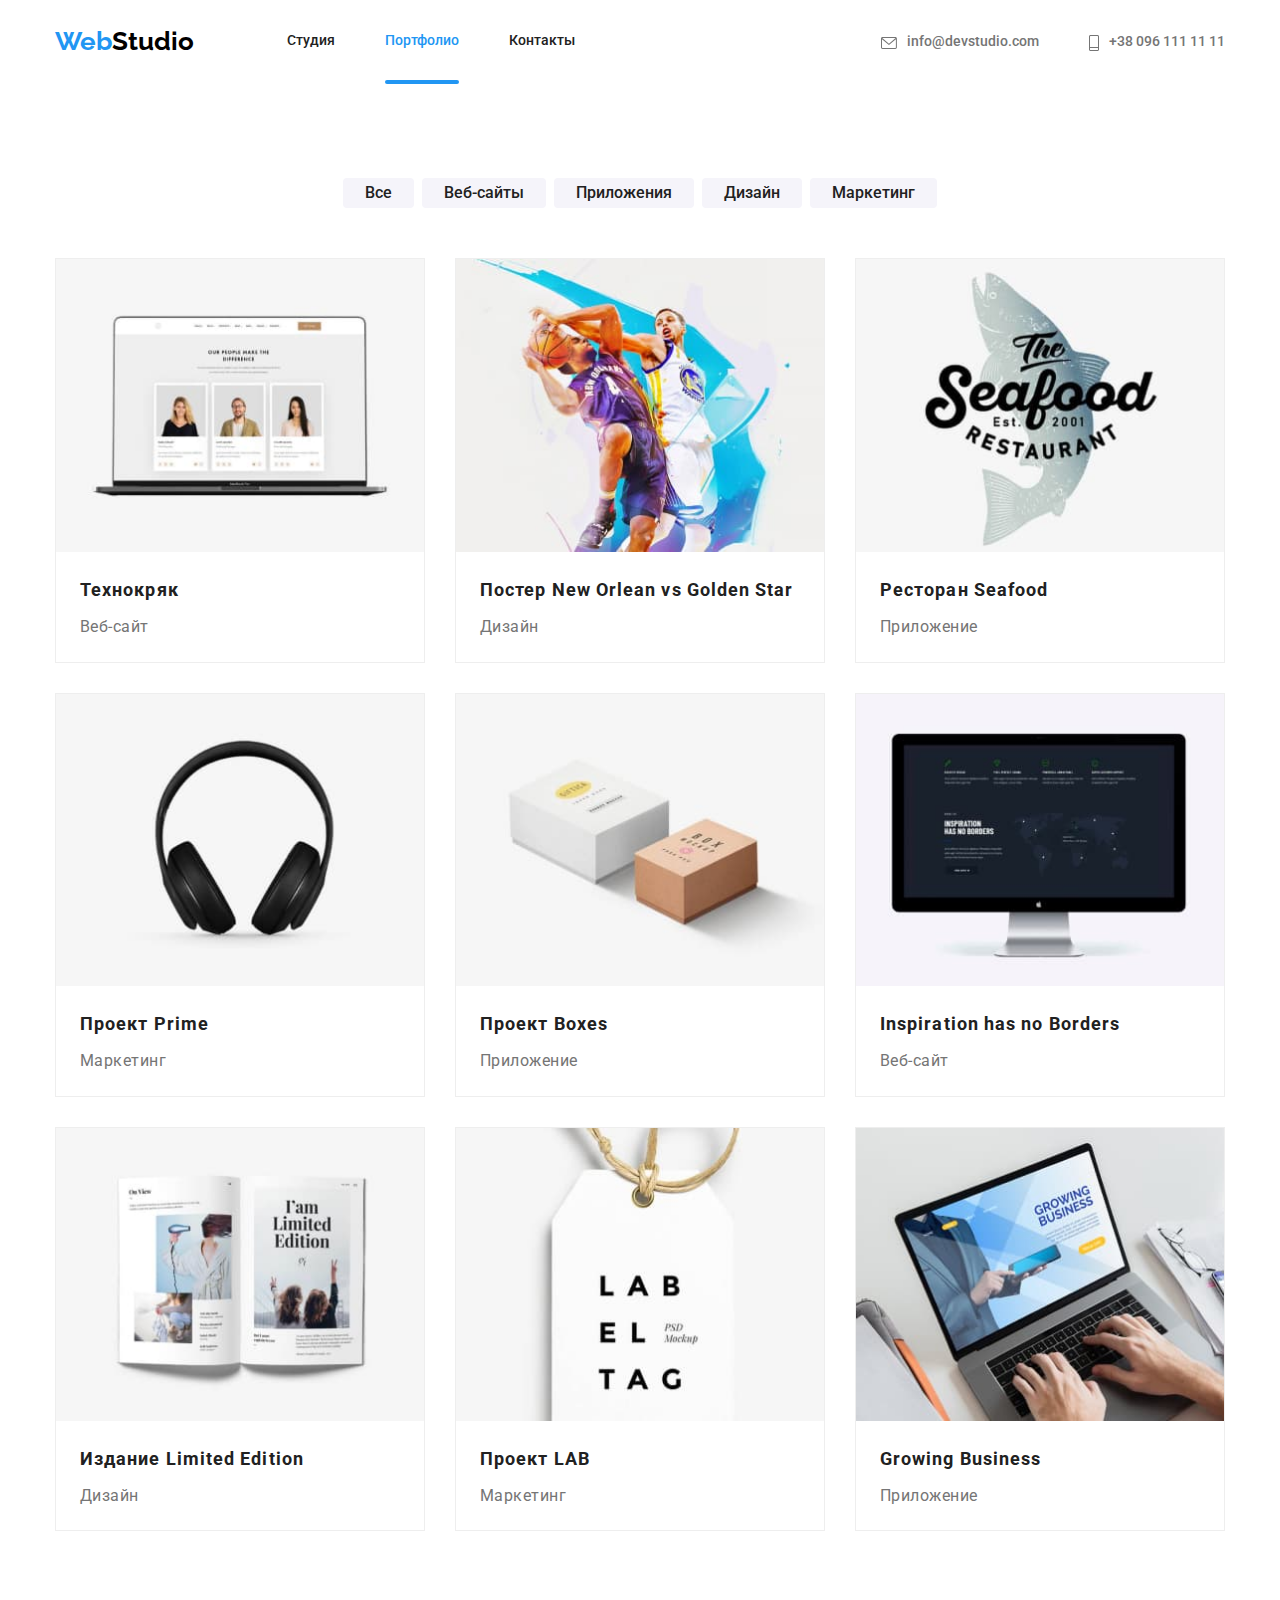
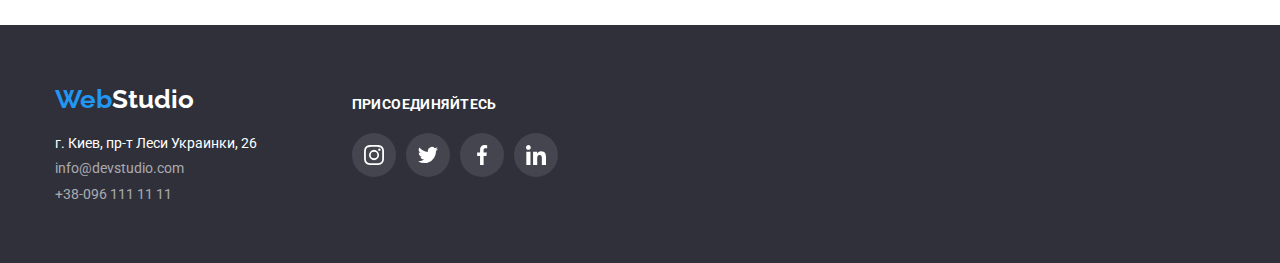
==== portfolio.html @ e7d3a7fd "my six commit" ====
<!DOCTYPE html>
<html lang="ru">
<head>
    <meta charset="UTF-8">
    <meta name="viewport" content="width=device-width, initial-scale=1.0">
    <link rel="stylesheet" href="./css/normolize.css">
    <link rel="stylesheet" href="./css/style.css">
    <link rel="preconnect" href="https://fonts.gstatic.com">
    <link href="https://fonts.googleapis.com/css2?family=Raleway:wght@700&family=Roboto:wght@400;500;700;900&display=swap" rel="stylesheet">
    <title>WebStudio</title>
</head>
<body>
    <header class="header">
        <div class="container">
            <nav class="header-nav">
            <a class="logo" href="./index.html"><span class="logo-blue">Web</span>Studio</a>
            <ul class="nav-list">
                <li><a class="nav-link" href="./index.html">Студия</a></li>
                <li class="isActive"><a class="nav-link" href="./portfolio.html">Портфолио</a></li>
                <li><a class="nav-link" href="">Контакты</a></li>
            </ul>
            </nav>
            <ul class="contacts-list">
                <li class="contacts-aktive"><a class="contacts" href="mailto:info@devstudio.com">
                    <svg class="link-icon-mail" width="16" height="12">
                        <use href="./images/icons.svg#icon-mail"></use>
                    </svg>info@devstudio.com</a></li>
                <li class="contacts-aktive"><a class="contacts" href="tel:+38 096 111 11 11">
                    <svg class="link-icon-tel" width="10" height="16">
                        <use href="./images/icons.svg#icon-smartphone"></use>
                    </svg>+38 096 111 11 11</a></li>
            </ul>
            
        </div>
    </header>
    <main class="main-portfolio">
        <div class="container">
            <h2 class="portfolio">Наши проекты</h2>
            <ul class="btn">
                <li><button class="button">Все</button></li>
                <li><button class="button">Веб-сайты</button></li>
                <li><button class="button">Приложения</button></li>
                <li><button class="button">Дизайн</button></li>
                <li><button class="button">Маркетинг</button></li>
            </ul>
            <ul class="working">
                 <li class="work-card">
                    <div class="work-thumb">
                        <img src="./images/technohryak.jpg" alt="Пример работы">
                        <p class="text">
                        Технокряк это современная площадка распространения
                        коронавируса. Компании используют эту платформу для
                        цифрового шпионажа и атак на защищённые сервера
                        конкурентов.
                        </p>
                    </div>
                    <div class="work-section">
                        <h3 class="work-title">Технокряк</h3>
                        <p class="work-description">Веб-сайт</p>
                    </div>
                </li>
                <li class="work-card">
                    <div class="work-thumb">
                        <img src="./images/poster.jpg" alt="Пример работы">
                        <p class="text">
                        Технокряк это современная площадка распространения
                        коронавируса. Компании используют эту платформу для
                        цифрового шпионажа и атак на защищённые сервера
                        конкурентов.
                        </p>
                    </div>
                    <div class="work-section">
                        <h3 class="work-title">Постер New Orlean vs Golden Star</h3>
                        <p class="work-description">Дизайн</p>
                    </div>
                </li>
                <li class="work-card">
                    <div class="work-thumb">
                        <img src="./images/restoran.jpg" alt="Пример работы">
                        <p class="text">
                        Технокряк это современная площадка распространения
                        коронавируса. Компании используют эту платформу для
                        цифрового шпионажа и атак на защищённые сервера
                        конкурентов.
                        </p>
                    </div>
                    <div class="work-section">
                        <h3 class="work-title">Ресторан Seafood</h3>
                        <p class="work-description">Приложение</p>
                    </div>
                </li>
                <li class="work-card">
                    <div class="work-thumb">
                        <img src="./images/prime.jpg" alt="Пример работы">
                        <p class="text">
                        Технокряк это современная площадка распространения
                        коронавируса. Компании используют эту платформу для
                        цифрового шпионажа и атак на защищённые сервера
                        конкурентов.
                        </p>
                    </div>
                    <div class="work-section">
                        <h3 class="work-title">Проект Prime</h3>
                        <p class="work-description">Маркетинг</p>
                    </div>
                </li>
                <li class="work-card">
                    <div class="work-thumb">
                        <img src="./images/boxes.jpg" alt="Пример работы">
                        <p class="text">
                        Технокряк это современная площадка распространения
                        коронавируса. Компании используют эту платформу для
                        цифрового шпионажа и атак на защищённые сервера
                        конкурентов.
                        </p>
                    </div>
                    <div class="work-section">
                        <h3 class="work-title">Проект Boxes</h3>
                        <p class="work-description">Приложение</p>
                    </div>
                </li>
                <li class="work-card">
                    <div class="work-thumb">
                        <img src="./images/web.jpg" alt="Пример работы">
                        <p class="text">
                        Технокряк это современная площадка распространения
                        коронавируса. Компании используют эту платформу для
                        цифрового шпионажа и атак на защищённые сервера
                        конкурентов.
                        </p>
                    </div>
                    <div class="work-section">
                        <h3 class="work-title">Inspiration has no Borders</h3>
                        <p class="work-description">Веб-сайт</p>
                    </div>
                </li>
                <li class="work-card">
                    <div class="work-thumb">
                        <img src="./images/limited.jpg" alt="Пример работы">
                        <p class="text">
                        Технокряк это современная площадка распространения
                        коронавируса. Компании используют эту платформу для
                        цифрового шпионажа и атак на защищённые сервера
                        конкурентов.
                        </p>
                    </div>
                    <div class="work-section">
                        <h3 class="work-title">Издание Limited Edition</h3>
                        <p class="work-description">Дизайн</p>
                    </div>
                </li>
                <li class="work-card">
                    <div class="work-thumb">
                        <img src="./images/lab.jpg" alt="Пример работы">
                        <p class="text">
                        Технокряк это современная площадка распространения
                        коронавируса. Компании используют эту платформу для
                        цифрового шпионажа и атак на защищённые сервера
                        конкурентов.
                        </p>
                    </div>
                    <div class="work-section">
                        <h3 class="work-title">Проект LAB</h3>
                        <p class="work-description">Маркетинг</p>
                    </div>
                </li>
                <li class="work-card">
                    <div class="work-thumb">
                        <img src="./images/growing.jpg" alt="Пример работы">
                        <p class="text">
                        Технокряк это современная площадка распространения
                        коронавируса. Компании используют эту платформу для
                        цифрового шпионажа и атак на защищённые сервера
                        конкурентов.
                        </p>
                    </div>
                    <div class="work-section">
                        <h3 class="work-title">Growing Business</h3>
                        <p class="work-description">Приложение</p>
                    </div>
                </li>
            </ul>
        </div>
    </main>

    <footer>
        <div class="container">
            <div class="footer-left">
                <a class="logo-footer" href="./index.html"><span class="logo-blue">Web</span>Studio</a>
                <address>
                <p class="adress">г. Киев, пр-т Леси Украинки, 26</p>
                <a class="footer-contacts" href="mailto:info@devstudio.com">info@devstudio.com</a>
                <a class="footer-contacts" href="tel:+38 096 111 11 11">+38-096 111 11 11</a>
                </address>
            </div>
            <div class="social-icons-footer">
                <h3 class="social-footer-item">присоединяйтесь</h3>
                <ul class="socials">
                    <li class="social-list">
                      <a href="#" class="social-link" aria-label="на instagram">
                        <svg class="icon-social">
                          <use href="./images/icons.svg#icon-inst"></use>
                        </svg>
                      </a>
                    </li>
                    <li class="social-list">
                      <a href="#" class="social-link" aria-label="на twitter">
                        <svg class="icon-social">
                          <use href="./images/icons.svg#icon-tvit"></use>
                        </svg>
                      </a>
                    </li>
                    <li class="social-list">
                      <a href="#" class="social-link" aria-label="на facebook">
                        <svg class="icon-social">
                          <use href="./images/icons.svg#icon-face"></use>
                        </svg>
                      </a>
                    </li>
                    <li class="social-list">
                      <a href="#" class="social-link" aria-label="на linkedin">
                        <svg class="icon-social">
                          <use href="./images/icons.svg#icon-linkd"></use>
                        </svg>
                      </a>
                    </li>
                    </ul>
            </div>
        </div>
    </footer>
</body>
</html>
---- css/normolize.css ----
/*! modern-normalize v1.0.0 | MIT License | https://github.com/sindresorhus/modern-normalize */

/*
Document
========
*/

/**
Use a better box model (opinionated).
*/

*,
*::before,
*::after {
	box-sizing: border-box;
}

/**
Use a more readable tab size (opinionated).
*/

:root {
	-moz-tab-size: 4;
	tab-size: 4;
}

/**
1. Correct the line height in all browsers.
2. Prevent adjustments of font size after orientation changes in iOS.
*/

html {
	line-height: 1.15; /* 1 */
	-webkit-text-size-adjust: 100%; /* 2 */
}

/*
Sections
========
*/

/**
Remove the margin in all browsers.
*/

body {
	margin: 0;
}

/**
Improve consistency of default fonts in all browsers. (https://github.com/sindresorhus/modern-normalize/issues/3)
*/

body {
	font-family:
		system-ui,
		-apple-system, /* Firefox supports this but not yet `system-ui` */
		'Segoe UI',
		Roboto,
		Helvetica,
		Arial,
		sans-serif,
		'Apple Color Emoji',
		'Segoe UI Emoji';
}

/*
Grouping content
================
*/

/**
1. Add the correct height in Firefox.
2. Correct the inheritance of border color in Firefox. (https://bugzilla.mozilla.org/show_bug.cgi?id=190655)
*/

hr {
	height: 0; /* 1 */
	color: inherit; /* 2 */
}

/*
Text-level semantics
====================
*/

/**
Add the correct text decoration in Chrome, Edge, and Safari.
*/

abbr[title] {
	text-decoration: underline dotted;
}

/**
Add the correct font weight in Edge and Safari.
*/

b,
strong {
	font-weight: bolder;
}

/**
1. Improve consistency of default fonts in all browsers. (https://github.com/sindresorhus/modern-normalize/issues/3)
2. Correct the odd 'em' font sizing in all browsers.
*/

code,
kbd,
samp,
pre {
	font-family:
		ui-monospace,
		SFMono-Regular,
		Consolas,
		'Liberation Mono',
		Menlo,
		monospace; /* 1 */
	font-size: 1em; /* 2 */
}

/**
Add the correct font size in all browsers.
*/

small {
	font-size: 80%;
}

/**
Prevent 'sub' and 'sup' elements from affecting the line height in all browsers.
*/

sub,
sup {
	font-size: 75%;
	line-height: 0;
	position: relative;
	vertical-align: baseline;
}

sub {
	bottom: -0.25em;
}

sup {
	top: -0.5em;
}

/*
Tabular data
============
*/

/**
1. Remove text indentation from table contents in Chrome and Safari. (https://bugs.chromium.org/p/chromium/issues/detail?id=999088, https://bugs.webkit.org/show_bug.cgi?id=201297)
2. Correct table border color inheritance in all Chrome and Safari. (https://bugs.chromium.org/p/chromium/issues/detail?id=935729, https://bugs.webkit.org/show_bug.cgi?id=195016)
*/

table {
	text-indent: 0; /* 1 */
	border-color: inherit; /* 2 */
}

/*
Forms
=====
*/

/**
1. Change the font styles in all browsers.
2. Remove the margin in Firefox and Safari.
*/

button,
input,
optgroup,
select,
textarea {
	font-family: inherit; /* 1 */
	font-size: 100%; /* 1 */
	line-height: 1.15; /* 1 */
	margin: 0; /* 2 */
}

/**
Remove the inheritance of text transform in Edge and Firefox.
1. Remove the inheritance of text transform in Firefox.
*/

button,
select { /* 1 */
	text-transform: none;
}

/**
Correct the inability to style clickable types in iOS and Safari.
*/

button,
[type='button'],
[type='reset'],
[type='submit'] {
	-webkit-appearance: button;
}

/**
Remove the inner border and padding in Firefox.
*/

::-moz-focus-inner {
	border-style: none;
	padding: 0;
}

/**
Restore the focus styles unset by the previous rule.
*/

:-moz-focusring {
	outline: 1px dotted ButtonText;
}

/**
Remove the additional ':invalid' styles in Firefox.
See: https://github.com/mozilla/gecko-dev/blob/2f9eacd9d3d995c937b4251a5557d95d494c9be1/layout/style/res/forms.css#L728-L737
*/

:-moz-ui-invalid {
	box-shadow: none;
}

/**
Remove the padding so developers are not caught out when they zero out 'fieldset' elements in all browsers.
*/

legend {
	padding: 0;
}

/**
Add the correct vertical alignment in Chrome and Firefox.
*/

progress {
	vertical-align: baseline;
}

/**
Correct the cursor style of increment and decrement buttons in Safari.
*/

::-webkit-inner-spin-button,
::-webkit-outer-spin-button {
	height: auto;
}

/**
1. Correct the odd appearance in Chrome and Safari.
2. Correct the outline style in Safari.
*/

[type='search'] {
	-webkit-appearance: textfield; /* 1 */
	outline-offset: -2px; /* 2 */
}

/**
Remove the inner padding in Chrome and Safari on macOS.
*/

::-webkit-search-decoration {
	-webkit-appearance: none;
}

/**
1. Correct the inability to style clickable types in iOS and Safari.
2. Change font properties to 'inherit' in Safari.
*/

::-webkit-file-upload-button {
	-webkit-appearance: button; /* 1 */
	font: inherit; /* 2 */
}

/*
Interactive
===========
*/

/*
Add the correct display in Chrome and Safari.
*/

summary {
	display: list-item;
}
---- css/style.css ----
:root {
    --white-text: #FFFFFF;
    --blue-text: #2196F3;
    --grey-text: #757575;
    --graphite-text: #212121;
    --black-text: #000000;
    --grey-text-op60: rgba(255, 255, 255, 0.6);
    --back-gray: #2F303A;
    --back-white: #E5E5E5;
    --back-gray-light: #F5F4FA;
}

*{
    margin: 0;
    padding: 0;
    box-sizing: border-box;
}

ul {
    list-style: none;
    margin: 0;
    padding: 0;
}

img {
    max-width: 100%;
    display: block;
}
a {
    text-decoration: none;
  }

li {
    text-decoration: none;
    margin: 0;
  }

body {
    font-family: 'Roboto', sans-serif;
}

.container {
    width: 1200px;
    padding: 0 15px;
    margin: 0 auto;
    
}

/*HEDER*/
.header .container {
    display: flex;
    align-items: center;
}
.header-nav,
.nav-list,
.contacts-list {
    display: flex;
}

.header-nav {
    align-items: center;
}

.nav-list {
    margin-left: 93px;   
}

.nav-list a,
.contacts-list a{
    display: block;
    padding: 32px 0;
}

.nav-list li:not(:last-child) {
    margin-right: 50px;
}

.logo {
    font-family: Raleway;
    font-style: normal;
    font-weight: bold;
    color: var(--black-text);
    font-size: 26px;

}

.logo-blue {
    font-family: Raleway;
    font-style: normal;
    font-weight: bold;
    color: var(--blue-text);
    font-size: 26px;
}

/* .nav-link:active {
    font-style: normal;
    font-weight: 500;
    font-size: 14px;
    color: var(--blue-text);
} */

.isActive .nav-link {
    color: var(--blue-text);
    transition: 250ms cubic-bezier(0.4, 0, 0.2, 1);
}

.isActive::after {
    display: block;
    content: "";
    height: 4px;
    background: #2196F3;
    border-radius: 2px;
    transition: 250ms cubic-bezier(0.4, 0, 0.2, 1);
}

.nav-link {
    font-style: normal;
    font-weight: 500;
    font-size: 14px;
    color: var(--graphite-text);
    padding: 32px 0;
    transition: 250ms cubic-bezier(0.4, 0, 0.2, 1);
}

.nav-link:focus,
.nav-link:hover {
    font-style: normal;
    font-weight: 500;
    font-size: 14px;
    color: var(--blue-text);
    transition: 250ms cubic-bezier(0.4, 0, 0.2, 1);
}

.contacts {
    font-style: normal;
    font-weight: 500;
    font-size: 14px;
    color: var(--grey-text);
    transition: 250ms cubic-bezier(0.4, 0, 0.2, 1);
}


.contacts-list {
    display: flex;
    margin-left: auto;
    margin-right: 0;
    transition: 250ms cubic-bezier(0.4, 0, 0.2, 1);
}

.contacts-list li:last-child {
    margin-left: 50px;
}

.contacts-list .contacts .link-icon-mail, .link-icon-tel {
    fill: currentColor;
    vertical-align: middle;
    margin-right: 10px;
}

.contacts:focus,
.contacts:hover {
    font-style: normal;
    font-weight: 500;
    font-size: 14px;
    color: var(--blue-text);
    transition: 250ms cubic-bezier(0.4, 0, 0.2, 1);
}


/* HERO*/

h1 {
    text-transform: uppercase;
    font-style: normal;
    font-weight: 900;
    font-size: 44px;
    color: var(--white-text);
    text-align: center;
    letter-spacing: 0.06em;
    margin-bottom: 30px;
    
}

.order {
    font-style: normal;
    font-weight: bold;
    font-size: 16px;
    color: var(--white-text);
    /* text-align: center; */
    background: #2196F3;
    border-radius: 4px;
    padding: 10px 32px;
    /* justify-content: center; */
    /* display: inline-block; */
    /* align-items: center; */
    border-width: 0;
    transition: 250ms cubic-bezier(0.4, 0, 0.2, 1);
}

.order:focus,
.order:hover {
    box-shadow: 0px 4px 4px rgba(0, 0, 0, 0.15);
    border-radius: 4px;
    transition: 250ms cubic-bezier(0.4, 0, 0.2, 1);
    outline: none;
    border: none;
}


button:active, button:focus {
    /* outline: none !important; */
}

.hero {
    background-image: linear-gradient(to right, rgba(47,48,58,0.4), rgba(47,48,58,0.4)),url(../images/hat.jpg);
    background-repeat: no-repeat;
    background-size: cover;
    background-position: center;
    max-width: 1600px;
    margin-right: auto;
    margin-left: auto;
    text-align: center;
    padding-top: 200px;
    padding-bottom: 200px;

}


/*ADVANTAGES*/

.advantage-box {
    display: flex;
    justify-content: center;
    align-items: center;
    width: 100%;
    background-color: #f5f4fa;
    border-radius: 4px;
    /* margin-bottom: 30px; */
}

.advantage-container {
    padding-top: 30px;
}

.advantages {
    padding-top: 94px;
    padding-bottom: 94px;
}

.advantages-list {
    display: flex;
}

.advantages-list li:not(:last-child) {
    margin-right: 30px;
}
.advantages-title {
    text-transform: uppercase;
    font-style: normal;
    font-weight: bold;
    font-size: 14px;
    line-height: 1.19;
    letter-spacing: 0.03em;
    color: var(--graphite-text);
    margin-bottom: 10px;
}

.description {
    font-family: Roboto;
    font-style: normal;
    font-weight: normal;
    font-size: 14px;
    line-height: 1.71;
    color: var(--grey-text);
    letter-spacing: 0.03em;
}

/*MAKE*/

.make {
    padding-bottom: 94px;
}

.make-title {
    font-family: Roboto;
    font-style: normal;
    font-weight: bold;
    font-size: 36px;
    text-align: center;
    line-height: 1.17;
    letter-spacing: 0.03em;
    color: #212121;
    margin-bottom: 50px;
}

.make-list {
    display: flex;
}

.make-list li:not(:last-child) {
    margin-right: 30px;
}

.make-thumb {
    position: relative;
}
.make-tumb-title {
    position: absolute;
    width: 100%;
    left: 0;
    bottom: 0;
    background: rgba(47, 48, 58, 0.8);
    padding: 27px 82px;
}

.make-tumb-title h3 {
font-family: Roboto;
font-style: normal;
font-weight: bold;
font-size: 14px;
line-height: 1.14;
text-align: center;
letter-spacing: 0.03em;
text-transform: uppercase;
color: #FFFFFF;
}

/*TEAM*/

.team-container {
    background: #F5F4FA;
    padding-top: 94px;
    padding-bottom: 94px;
    
}

.team-title {
    font-style: normal;
    font-weight: bold;
    font-size: 36px;
    color: var(--graphite-text);
    margin-bottom: 50px;
    text-align: center;
}

.team-box {
    background: #FFFFFF;
    box-shadow: 0px 1px 3px rgba(0, 0, 0, 0.12), 0px 1px 1px rgba(0, 0, 0, 0.14), 0px 2px 1px rgba(0, 0, 0, 0.2);
    border-radius: 0px 0px 4px 4px;
   
}

.team {
    display: flex;
    
}

.team .teamboxing:not(:last-child) {
    margin-right: 30px;
}

.teamboxing {
    margin-bottom: 30px;
}

.socials {
    display: flex;
    align-items: center;
    justify-content: center;  
}

.social-list {
    margin-right: 10px;
    
}

.social-list:last-child {
    margin-right:  0px;
}

.social-link {
    width: 44px;
    height: 44px;
    display: block;
    background: #FFFFFF;
    border-radius: 50%;
    transition: 250ms cubic-bezier(0.4, 0, 0.2, 1); 
    
    
}

.social-link:focus .icon-social,
.social-link:hover .icon-social {
    background: #2196F3;
    
    fill: #FFFFFF;
    
}

.icon-social {
    width: 100%;
    height: 100%;
    fill: #afb1b8;
    border-radius: 50%;
    transition: 250ms cubic-bezier(0.4, 0, 0.2, 1); 
}

.social-icons-footer .social-link{
    background: rgba(255, 255, 255, 0.1);
}

.social-icons-footer .icon-social {
    fill: #fff;
}

.container-team-title {
    padding-top: 30px;
    padding-bottom: 30px;
}

.name {
    font-style: normal;
    font-weight: 500;
    font-size: 16px;
    color: var(--graphite-text);
    text-align: center;
    line-height: 1.19;
    letter-spacing: 0.03em;
    /* padding-top: 30px;
    padding-bottom: 10px; */
    margin-bottom: 10px;
}

.specialty {
    font-style: normal;
    font-weight: normal;
    font-size: 16px;
    color: var(--grey-text);
    text-align: center;
    line-height: 1.19;
    letter-spacing: 0.03em;
    margin-bottom: 16px;
}

/*CLIENTS*/

.clients {
    padding: 94px 0;
}

.client-title {
    margin-bottom: 50px;
    font-family: Roboto;
    font-style: normal;
    font-weight: bold;
    font-size: 36px;
    text-align: center;
    line-height: 1.17;
    letter-spacing: 0.03em;
    color: #212121;
}

.client-link {
    display: flex;
    justify-content: center;
    align-items: center;
    width: 100%;
    height: 90px;
    border: 1px solid #afb1b8;
    border-radius: 4px;
    color: #afb1b8;
    transition: 250ms cubic-bezier(0.4, 0, 0.2, 1);   
}

.client-link:hover,
.client-link:focus {
    border-color: #2196f3;
    color: #2196F3;
    transition: 250ms cubic-bezier(0.4, 0, 0.2, 1);
}

.icon-customer {
    fill: currentColor;
}

.client-list {
    display: flex;
    flex-wrap: wrap;
}

.client-list .item {
    width: calc((100% - 30px * 5) / 6);
  }
  .client-list .item:not(:last-child) {
    margin-right: 30px;
  }

/*MAIN*/
.portfolio {
    display: none;
}

.container .btn {
    display: flex;
    width: 100%;
}

.btn {
    display: flex;
    margin-bottom: 50px;
    justify-content: center;    
}

.btn li:not(:last-child) {
    margin-right: 8px;   
}

/* .button {
    font-family: inherit;
    font-style: normal;
    font-weight: 500;
    font-size: 16px;
    color: #212121;
    background: #F5F4FA;
    border-radius: 4px;
    padding: 6px 22px;   
} */

.button:focus,
.button:hover {
    font-family: inherit;
    font-style: normal;
    font-weight: 500;
    font-size: 16px;
    color: #FFFFFF;
    background: #2196F3;
    border-radius: 4px;
    box-shadow: 0px 3px 1px rgba(0, 0, 0, 0.1), 0px 1px 2px rgba(0, 0, 0, 0.08), 0px 2px 2px rgba(0, 0, 0, 0.12);
    border-radius: 4px;
    transition: 250ms cubic-bezier(0.4, 0, 0.2, 1);
}

.button:active {
    font-family: inherit;
    font-style: normal;
    font-weight: 500;
    font-size: 16px;
    color: #FFFFFF;
    background: #2196F3;
    box-shadow: 0px 3px 1px rgba(0, 0, 0, 0.1), 0px 1px 2px rgba(0, 0, 0, 0.08), 0px 2px 2px rgba(0, 0, 0, 0.12);
    border-radius: 4px;
}
.button {
    font-family: inherit;
    font-style: normal;
    font-weight: 500;
    font-size: 16px;
    color: #212121;
    background: #F5F4FA;
    border-radius: 4px;
    padding: 6px 22px;
    outline: none;
    border: none;
    transition: 250ms cubic-bezier(0.4, 0, 0.2, 1);
  
}

.button,.button:active,.button:focus {
    outline: none;
    border: none;
}

.button:focus {
    color: #FFFFFF;
}

.button:focus {
    background: #2196F3;
}

/*WORKING*/

.main-portfolio {
    padding: 94px 0;
}
.work-title {
    font-style: normal;
    font-weight: bold;
    font-size: 18px;
    color: #212121;
    line-height: 2;
    letter-spacing: 0.06em;
    /* margin-top: 20px; */
    margin-bottom: 4px;
    text-align: left;
    /* padding-left: 24px; */
    max-width: 370px;   
}

.work-description {
    font-style: normal;
    font-weight: normal;
    font-size: 16px;
    color: #757575;
    line-height: 1.87;
    letter-spacing: 0.03em;
    text-align: left;
    /* padding-left: 24px; */
    /* padding-bottom: 20px; */
    max-width: 370px;   
} 

.work-section {
    padding: 20px 24px;
}
.container .working {
    display: flex;
    flex-wrap: wrap;
}

.work-card {
    background: #FFFFFF;
    border: 1px solid #EEEEEE;
    box-sizing: border-box;
    max-width: 370px; 
    transition: 250ms cubic-bezier(0.4, 0, 0.2, 1);  
}

.work-card:focus, 
.work-card:hover {
    box-shadow: 0px 1px 1px rgba(0, 0, 0, 0.12), 0px 4px 4px rgba(0, 0, 0, 0.06), 1px 4px 6px rgba(0, 0, 0, 0.16);
    transition: 250ms cubic-bezier(0.4, 0, 0.2, 1);
}

.working {
    margin-left: -30px;
    margin-top: -30px;
}

.working .work-card {
    flex-basis: calc(100%/3-30px);
    margin-left: 30px;
    margin-top: 30px;
}

.work-thumb {
    position: relative;
    overflow: hidden;
    transition: 250ms cubic-bezier(0.4, 0, 0.2, 1); 
    
}

.work-thumb::before {
    content: "";
    position: absolute;
    left: 0;
    top: 0;
    width: 100%;
    height: 100%;
    background: rgba(33, 150, 243, 0.9);
    opacity: 0;
    transform: translateY(100%);
    transition: 250ms cubic-bezier(0.4, 0, 0.2, 1); 
}


.text {
    position: absolute;
    left: 0;
    top: 0;
    width: 100%;
    height: 100%;
    margin: 0;
    padding: 63px 24px;
    color: #ffffff;
    font-weight: 400;
    font-size: 18px;
    line-height: 1.56;
    opacity: 0;
    transform: translateY(100%);
    
      
}

.work-card:focus .work-thumb::before,
.work-card:hover .work-thumb::before {
    opacity: 1;
    transition: 250ms cubic-bezier(0.4, 0, 0.2, 1);
    transform: translateY(0);
}

.work-card:focus .text,
.work-card:hover .text {
    opacity: 1;
    transition: 250ms cubic-bezier(0.4, 0, 0.2, 1);
    transform: translateY(0);
}




  

/* .working li:nth-child(3n + 2) {
    margin-left: 30px;   
}

.working li:nth-child(3n + 2) {
    margin-right: 30px; 
}

.working li:nth-child(4) {
    margin-top: 30px;
    margin-bottom: 30px;
}

.working li:nth-child(5) {
    margin-top: 30px;
    margin-bottom: 30px;
}

.working li:nth-child(6) {
    margin-top: 30px;
    margin-bottom: 30px;
} */

/*FOOTER*/

footer {
    padding: 60px 0;
    display: flex;
    
    background: var(--back-gray);
}

.footer-left {
    width: 25%;
    display: inline-block;
    
}

.logo-footer {
    display: block;
    font-family: Raleway;
    font-style: normal;
    font-weight: bold;
    font-size: 26px;
    color: var(--white-text);
    margin-bottom: 20px;
   
    
}
.adress {
    font-style: normal;
    font-weight: normal;
    font-size: 14px;
    color: var(--white-text);
    
}

.footer-contacts {
    font-style: normal;
    font-weight: normal;
    font-size: 14px;
    color: var(--grey-text-op60);
    display: flex;
    flex-direction: column;
    padding-top: 9px;
}

.social-icons-footer {
    vertical-align: top;
    display: inline-block;
    padding-top: 12px;
    
}

.social-footer-item {
    
    font-family: Roboto;
    font-style: normal;
    font-weight: bold;
    font-size: 14px;
    line-height: 1.14;
    letter-spacing: 0.03em;
    text-transform: uppercase;
    color: #FFFFFF;
    margin-bottom: 20px;
}

/*MODAL*/

.modal-sign {
    position: fixed;
    top: 0;
    left: 0;
    width: 100%;
    height: 100%;
    background: rgba(0, 0, 0, 0.2);
    transition: 250ms cubic-bezier(0.4, 0, 0.2, 1); 
    
}

.modal-sign.is-hidden {
    opacity: 0;
    /* visibility: hidden; */
    pointer-events: none;
    
}

.modal-sign.is-hidden .modal {
    transform: translate(-300%, -50%);
    transition: 250ms cubic-bezier(0.4, 0, 0.2, 1); 
}


.modal {
    position: absolute;
    top: 50%;
    left: 50%;
    transform: translate(-50%, -50%);
    max-width: 528px;
    width: 100%;
    background-color: #FFFFFF;
    padding: 40px;
    max-height: 100vh;
    overflow-y: auto;
    box-shadow: 0px 1px 3px rgba(0, 0, 0, 0.12), 0px 1px 1px rgba(0, 0, 0, 0.14), 0px 2px 1px rgba(0, 0, 0, 0.2);
    border-radius: 4px;
    transition: 250ms cubic-bezier(0.4, 0, 0.2, 1);  
}

.modal-btn {
    position: absolute;
    top: 8px;
    right: 8px;
    display: flex;
    align-items: center;
    justify-content: center;
    width: 30px;
    height: 30px;
    margin-left: auto;
    background: #FFFFFF;
    border: 1px solid rgba(0, 0, 0, 0.1);
    box-sizing: border-box;
    border-radius: 100%;
}

.icon-close {
    fill: black;
    margin: 0;
    padding: 0;
    width: 30px;
    height: 30px;
}
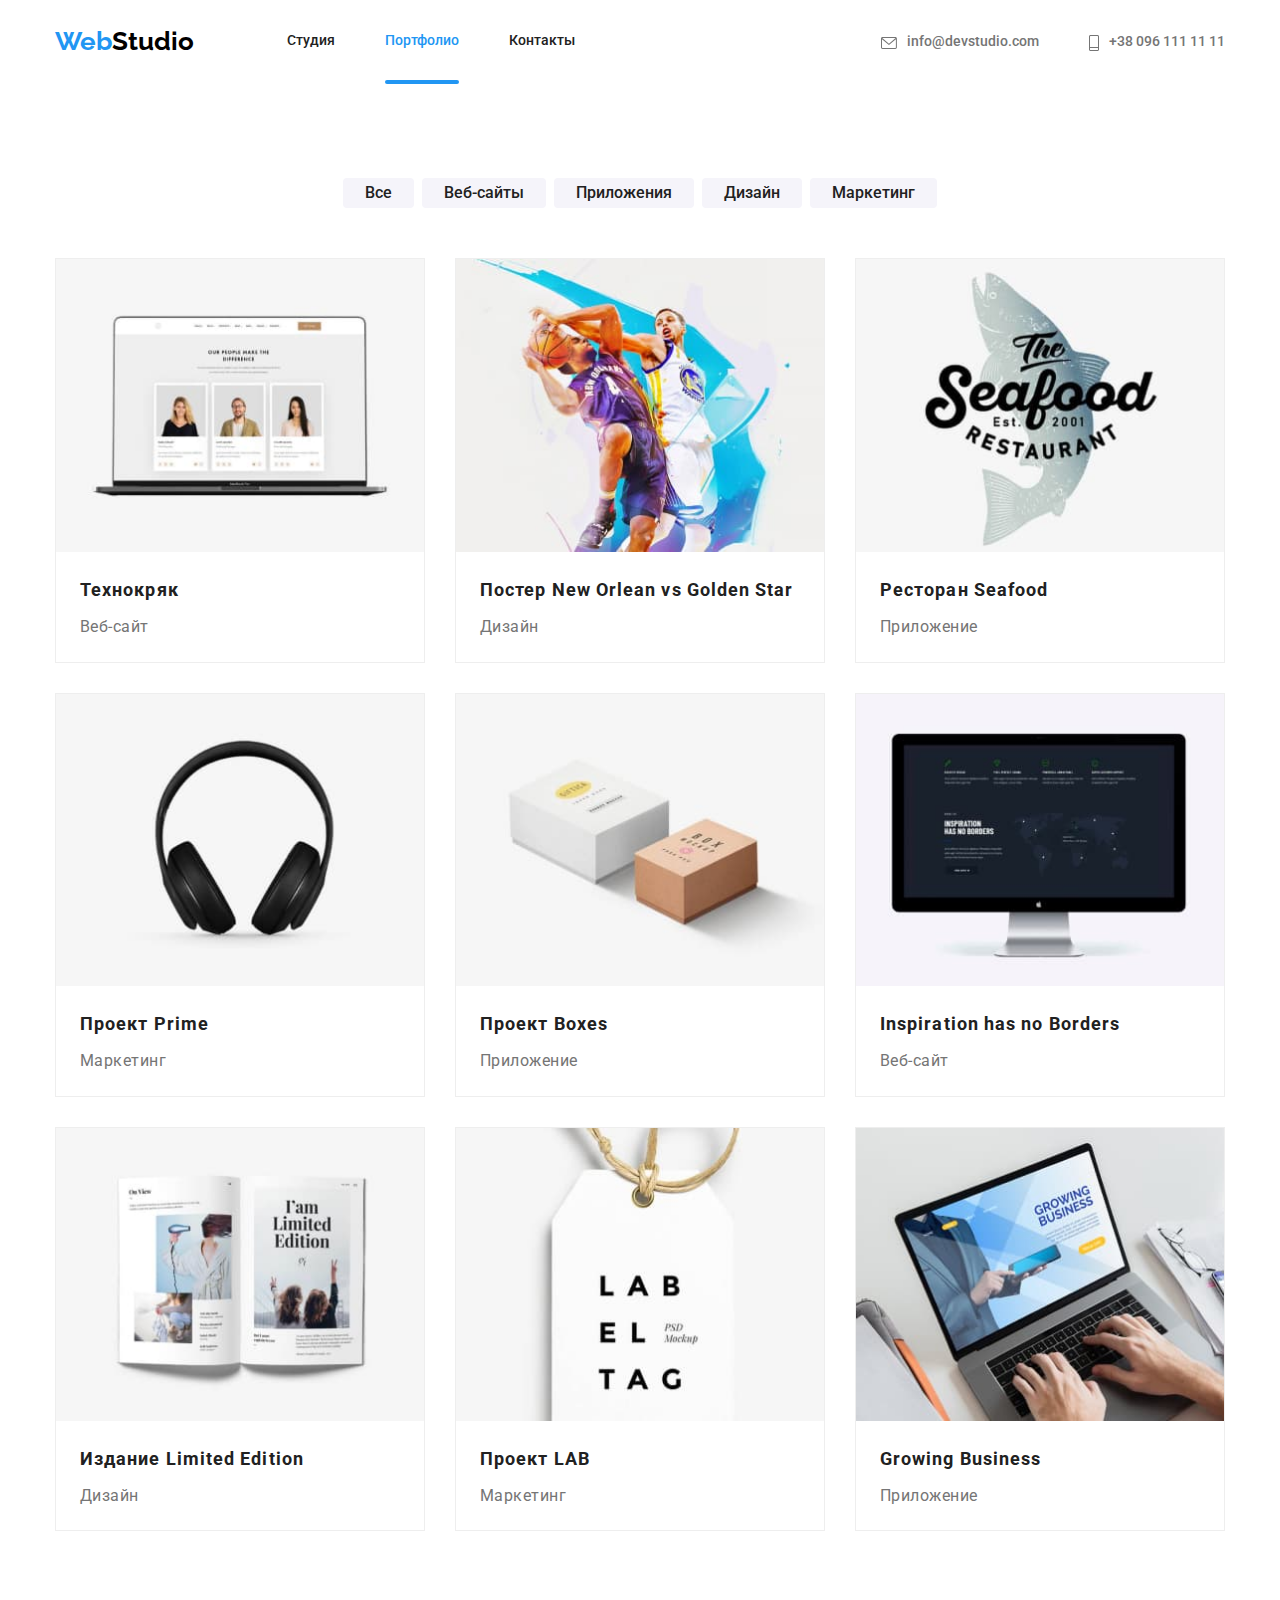
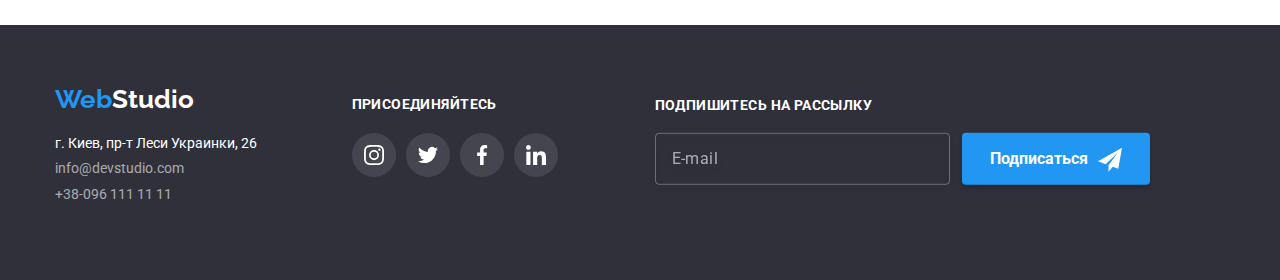
==== commit 8d0dcaec: "my four commit" ====
--- a/portfolio.html
+++ b/portfolio.html
@@ -226,6 +226,26 @@
                     </li>
                     </ul>
             </div>
+
+            <div class="join">
+                <h3 class="join-item">Подпишитесь на рассылку</h3> 
+                <form class="join-form" autocomplete="off">
+                  <div class="join-group">
+                    <label for="join-email" class="label"></label>
+                    <div class="input-wrapper">
+                      <input class="join-input" type="email" name="email" id="join-email" placeholder="E-mail"/>
+                    </div>
+                  </div>
+                  
+                  <button class="join-button" type="submit"><span class="join-button-title">Подписаться</span>
+                    <svg width="24" height="24" class="join-icon">
+                      <use href="images/icons.svg#icon-icon-send"></use>
+                    </svg>
+                  </button>
+                  
+                </form>
+              </div>
+              
         </div>
     </footer>
 </body>
--- a/css/style.css
+++ b/css/style.css
@@ -47,7 +47,18 @@
 }
 
 /*HEDER*/
+
+.header {
+    position: sticky;
+    top: -1px;
+    background: #ffffff;
+    border-bottom: 1px;
+    border-color: var(--blue-text);
+    z-index: 1;
+}
+
 .header .container {
+    
     display: flex;
     align-items: center;
 }
@@ -704,21 +715,17 @@
 /* .working li:nth-child(3n + 2) {
     margin-left: 30px;   
 }
-
 .working li:nth-child(3n + 2) {
     margin-right: 30px; 
 }
-
 .working li:nth-child(4) {
     margin-top: 30px;
     margin-bottom: 30px;
 }
-
 .working li:nth-child(5) {
     margin-top: 30px;
     margin-bottom: 30px;
 }
-
 .working li:nth-child(6) {
     margin-top: 30px;
     margin-bottom: 30px;
@@ -798,6 +805,7 @@
     height: 100%;
     background: rgba(0, 0, 0, 0.2);
     transition: 250ms cubic-bezier(0.4, 0, 0.2, 1); 
+    z-index: 2;
     
 }
 
@@ -852,7 +860,314 @@
     padding: 0;
     width: 30px;
     height: 30px;
-}
-
-
-  +    cursor: pointer;
+    
+}
+
+.icon-close:hover,
+.icon-close:focus {
+    fill: #2196F3;
+    
+}
+
+.signup-form {
+    max-width: 448px;
+}
+
+.signup-form .input {
+    width: 100%;
+    border: 1px solid rgba(33, 33, 33, 0.2);
+    box-sizing: border-box;
+    border-radius: 4px;
+    font-family: inherit;
+    font-size: 12px;
+    line-height: 1.167;
+    letter-spacing: 0.01em;
+    color: #757575;
+    padding: 12px 42px;
+    
+
+}
+  
+
+
+.signup-form .group {
+    display: flex;
+    flex-direction: column;
+    margin-bottom: 10px;
+}
+
+.signup-form .label {
+    display: flex;
+    flex-direction: column;
+    margin-bottom: 4px;
+    font-size: 12px;
+    line-height: 1.167;
+    letter-spacing: 0.01em;
+    color: #757575;
+  }
+
+.title-form {
+    display: flex;
+    font-family: Roboto;
+    font-style: normal;
+    font-weight: bold;
+    font-size: 20px;
+    line-height: 1.15;
+    text-align: center;
+    letter-spacing: 0.03em;
+    color: #212121;
+    margin-bottom: 12px;
+}
+
+.signup-form .input-wrapper {
+    position: relative;
+}
+
+.signup-form .icon {
+    position: absolute;
+    top: 50%;
+    left: 12px;
+    transform: translateY(-50%);
+    cursor: pointer;
+}
+
+.signup-form .icon:focus,
+.signup-form .icon:hover {
+    fill: #2196F3;
+}
+
+.input:focus {
+    outline: none;
+    border: 1px solid #2196f3;
+}
+
+.input:focus ~ .icon {
+    fill:#2196F3;
+    
+}
+
+
+.signup-form .feedback {
+    width: 100%;
+    border: 1px solid rgba(33, 33, 33, 0.2);
+    box-sizing: border-box;
+    border-radius: 4px;
+    font-family: inherit;
+    font-size: 12px;
+    line-height: 1.167;
+    letter-spacing: 0.01em;
+    color: #757575;
+    /* padding-top: 40px; */
+}
+
+
+.signup-form .feedback:focus {
+    outline: none;
+    border: 1px solid #2196f3;
+    
+}
+
+/* .icon-check {
+    border: 2px solid #212121;
+    border-radius: 2px;
+    cursor: pointer;
+    
+    
+}
+
+.icon-check:checked  {
+    border: none;
+    
+}
+/* input[type="checkbox"] + label {
+    
+    border: none;
+    display: block;
+} */
+
+/* .checkbox-input {
+    position: absolute;
+    -webkit-appearance: none; 
+    
+} */ 
+
+.check-input {
+    position: absolute;
+    -webkit-appearance: none;
+    
+}
+
+.check-box {
+    position: absolute;
+    
+    margin-top: 3px;
+    width: 16px;
+    height: 15px;
+    background-image: url(/images/check-off.svg);
+    cursor: pointer;
+}
+
+.agreement{
+    margin-left: 23px;
+}
+
+.check-input:checked + .check-box {
+    background-image: url(/images/check-on.svg);
+}
+
+/* .check {
+    padding-left: 24px;
+} */
+
+
+
+.submit {
+    display: flex;	
+    position: relative;
+    left: 50%;
+    transform: translate(-50%, 0);
+    font-style: normal;
+    font-weight: bold;
+    font-size: 16px;
+    color: var(--white-text);
+    background: #2196F3;
+    border-radius: 4px;
+    padding: 10px 55px;
+    border-width: 0;
+    box-shadow: 0px 4px 4px rgba(0, 0, 0, 0.15);
+    cursor: pointer;
+}
+
+.input-wrapper .agreement {
+    font-style: normal;
+    font-weight: normal;
+    font-size: 14px;
+    line-height: 24px;
+    letter-spacing: 0.03em;
+    color: #757575;
+ 
+}
+
+.agreement-link {
+    font-family: Roboto;
+    font-style: normal;
+    font-weight: normal;
+    font-size: 14px;
+    line-height: 1.714;
+    letter-spacing: 0.03em;
+    text-decoration-line: underline;
+    color: #2196F3;
+}
+
+.feedback {
+    display: flex;
+    height: 120px;
+    padding: 12px 16px;
+    border: 1px solid rgba(33,33,33,0.2);
+    border-radius: 4px;
+    resize: none;
+    margin-top: 4px;
+}
+
+::placeholder {
+    position: relative;
+    top: 0;
+    font-size: 12px;
+    line-height: 14px;
+    letter-spacing: 0.01em;
+    color: rgba(117, 117, 117, 0.5);
+}
+
+
+.join {
+    display: inline-block;
+    margin-left: 93px;
+    transform: translate(0, -40%);
+    
+}
+
+.join-item {
+    font-size: 14px;
+    line-height: 1.142;
+    letter-spacing: 0.03em;
+    text-transform: uppercase;
+    color: #FFFFFF;
+    margin-bottom: 20px;
+}
+
+.join-form {
+    display: flex;
+    
+    
+}
+
+.join-input {
+    width: 100%;
+    background-color: transparent;
+    max-width: 295px;
+    padding: 15px 16px;
+    border: none;
+    outline: none;
+    color: #FFFFFF;
+}
+
+
+.join-input::placeholder {
+    font-family: Roboto;
+    font-style: normal;
+    font-weight: normal;
+    font-size: 16px;
+    line-height: 1.25;
+    display: flex;
+    align-items: center;
+    letter-spacing: 0.03em;
+    color: rgba(255, 255, 255, 0.6);
+}
+
+
+
+.input-wrapper .join-input {
+    width: 358px;
+    border: 1px solid rgba(255, 255, 255, 0.3);
+    box-sizing: border-box;
+    filter: drop-shadow(0px 4px 4px rgba(0, 0, 0, 0.15));
+    border-radius: 4px;
+    font-family: inherit;
+    font-style: normal;
+    font-weight: normal;
+    font-size: 16px;
+    line-height: 1.25;
+    align-items: center;
+    letter-spacing: 0.03em;
+    color: #fff
+}
+
+
+
+
+.join-button {	
+    display: flex;
+    position: relative;
+    margin-left: 12px;
+    padding: 10px 28px;
+    font-style: normal;
+    font-weight: bold;
+    font-size: 16px;
+    color: var(--white-text);
+    border-width: 0;
+    background: #2196F3;
+    box-shadow: 0px 4px 4px rgba(0, 0, 0, 0.15);
+    border-radius: 4px;
+    cursor: pointer;
+}
+
+.join-button-title {
+    margin-right: 10px;
+    margin-top: 7px;
+}
+
+.join-icon {
+    padding: 0;
+    margin-top: 5px;
+}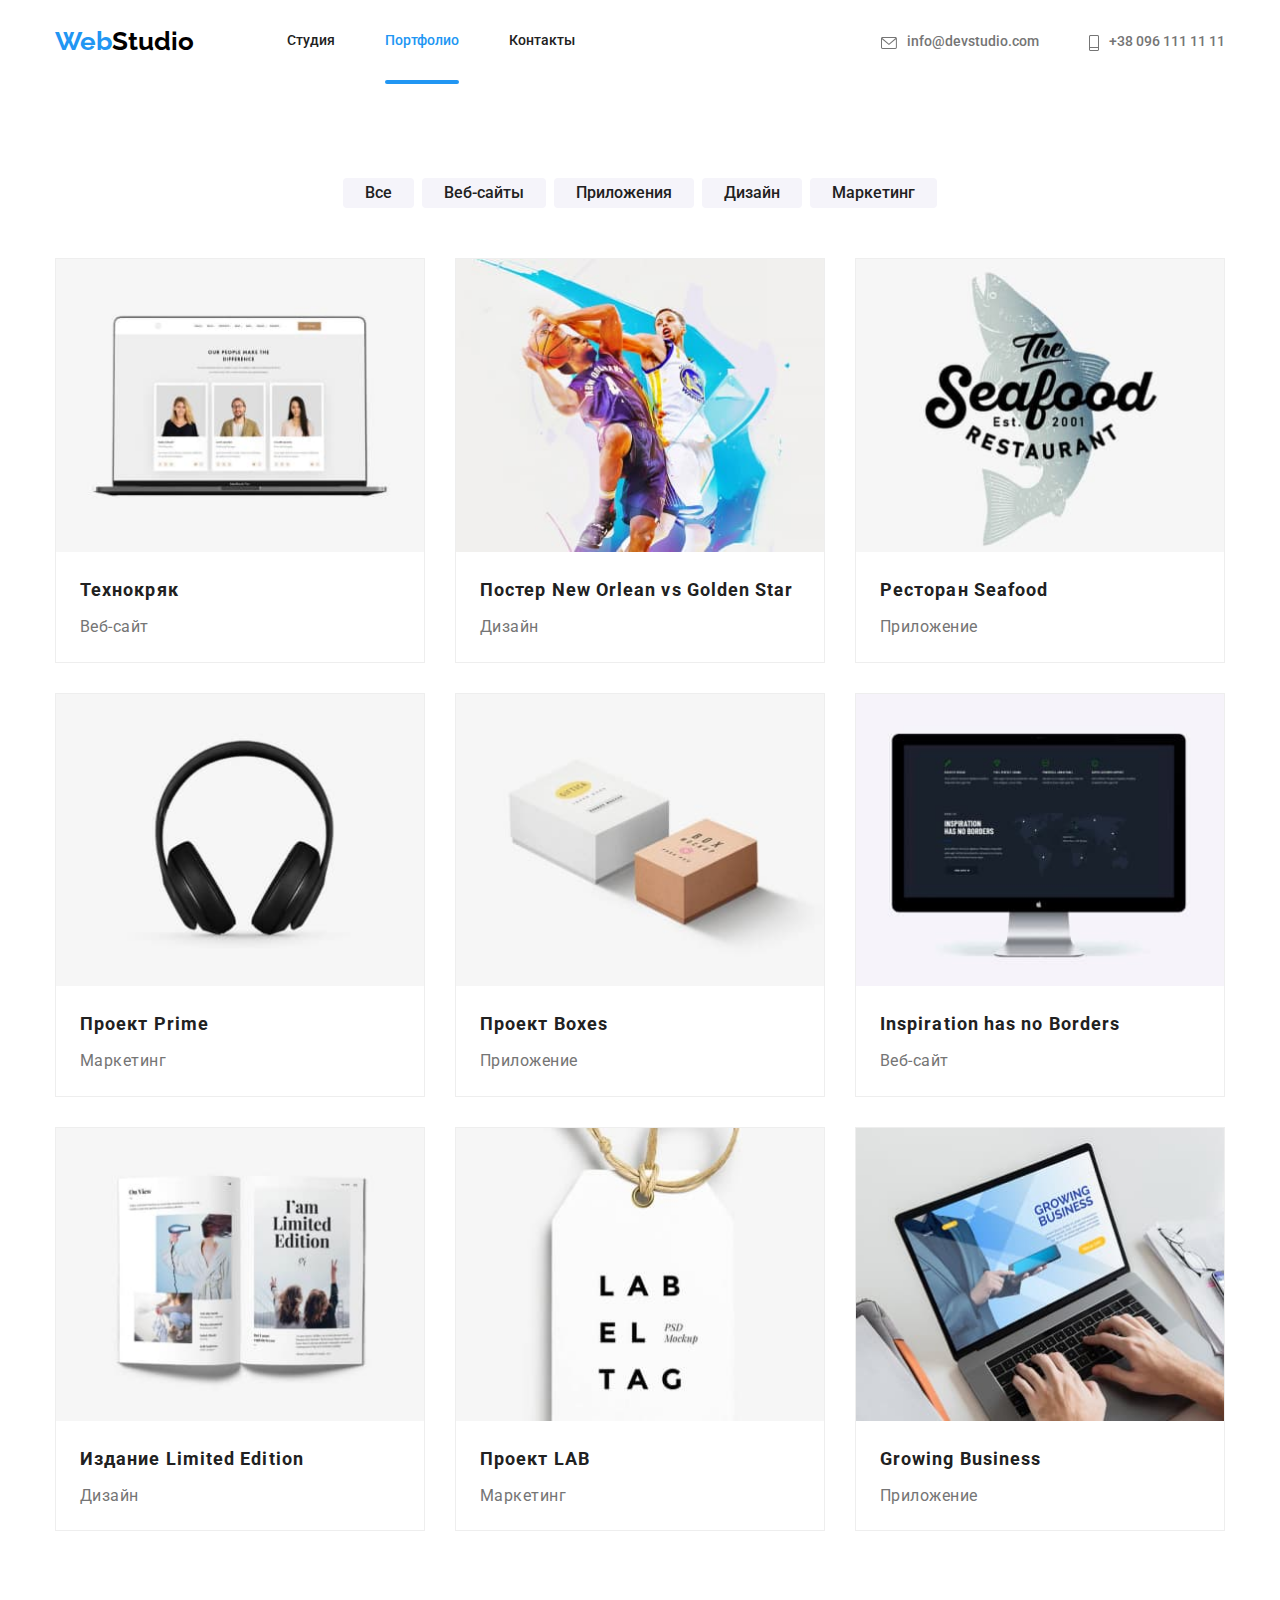
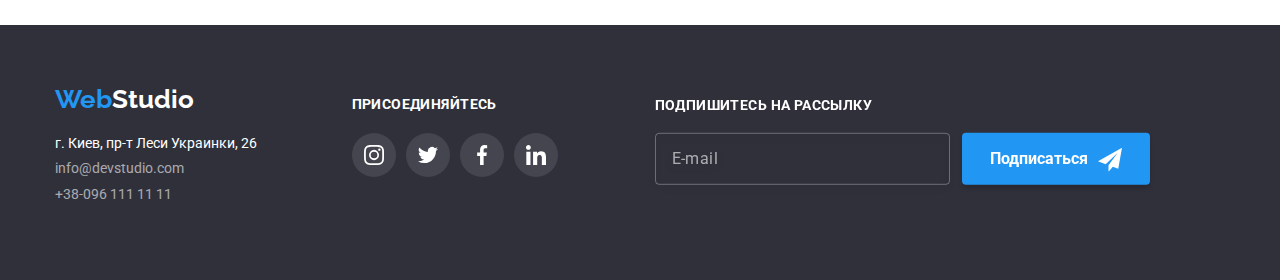
==== commit 360f97fc: "my six commit" ====
--- a/portfolio.html
+++ b/portfolio.html
@@ -33,7 +33,8 @@
             
         </div>
     </header>
-    <main class="main-portfolio">
+    <section>
+        <main class="main-portfolio">
         <div class="container">
             <h2 class="portfolio">Наши проекты</h2>
             <ul class="btn">
@@ -181,7 +182,8 @@
                 </li>
             </ul>
         </div>
-    </main>
+        </main>
+    </section>
 
     <footer>
         <div class="container">
--- a/css/style.css
+++ b/css/style.css
@@ -54,7 +54,7 @@
     background: #ffffff;
     border-bottom: 1px;
     border-color: var(--blue-text);
-    z-index: 1;
+    /* z-index: 1; */
 }
 
 .header .container {
@@ -246,11 +246,11 @@
     width: 100%;
     background-color: #f5f4fa;
     border-radius: 4px;
-    /* margin-bottom: 30px; */
+    margin-bottom: 30px;
 }
 
 .advantage-container {
-    padding-top: 30px;
+    /* padding-top: 30px; */
 }
 
 .advantages {
@@ -805,7 +805,7 @@
     height: 100%;
     background: rgba(0, 0, 0, 0.2);
     transition: 250ms cubic-bezier(0.4, 0, 0.2, 1); 
-    z-index: 2;
+    /* z-index: 2; */
     
 }
 
@@ -858,8 +858,8 @@
     fill: black;
     margin: 0;
     padding: 0;
-    width: 30px;
-    height: 30px;
+    width: 18px;
+    height: 18px;
     cursor: pointer;
     
 }
@@ -968,6 +968,84 @@
     
 }
 
+.checkbox-input {
+    -webkit-appearance: none;
+    position: absolute;
+  }
+  
+  
+.checkbox-span {
+    display: inline-block;
+    width: 16px;
+    height: 15px;
+    margin-right: 7px;
+    border: 2px solid #212121;
+    border-radius: 2px;
+    cursor: pointer;
+    align-items: center;
+}
+
+.checkbox-input:checked + .checkbox-span {
+    border-color: transparent;
+    background-color: #2196f3;
+    background-image: url(../images/check-on.svg);
+    background-size: contain;
+    background-origin: border-box;
+}
+
+.checkbox-label {
+      display: flex;
+      align-items: center;
+      
+}
+
+/* .check-input {
+    -webkit-appearance: none;
+    position: absolute;
+  }
+  
+  .check {
+    display: flex;
+    align-items: center;
+  }
+  
+  
+  
+  .check:checked + .check-icon {
+    border-color: transparent;
+    background-color: #2196f3;
+    background-image: url(./images/check-on.svg);
+    background-size: contain;
+    background-origin: border-box;
+  } */
+/* .checkbox-input {
+    -webkit-appearance: none;
+    position: absolute;
+}
+
+.check {
+    display: flex;
+    align-items: center;
+    
+}
+
+.checkbox-icon {
+    display: inline-block;
+    width: 16px;
+    height: 15px;
+    border: 2px solid #212121;
+    border-radius: 4px;
+    cursor: pointer;
+}
+
+.checkbox-input:checked + .checkbox-icon {
+    border-color: transparent;
+    background-color: #2196F3;
+    background-image: url(/images/check-on.svg);
+    background-size: contain;
+    background-origin: border-box;
+} */
+
 /* .icon-check {
     border: 2px solid #212121;
     border-radius: 2px;
@@ -992,13 +1070,13 @@
     
 } */ 
 
-.check-input {
+/* .check-input {
     position: absolute;
     -webkit-appearance: none;
     
-}
-
-.check-box {
+} */
+
+/* .check-box {
     position: absolute;
     
     margin-top: 3px;
@@ -1006,15 +1084,22 @@
     height: 15px;
     background-image: url(/images/check-off.svg);
     cursor: pointer;
-}
-
+} */
+
+/* .icon-check {
+    cursor: pointer;
+}
+
+.check-input:checked + .check-icon {
+    background-color: green;
+}
 .agreement{
     margin-left: 23px;
-}
-
-.check-input:checked + .check-box {
+} */
+
+/* .check-input:checked + .check-box {
     background-image: url(/images/check-on.svg);
-}
+} */
 
 /* .check {
     padding-left: 24px;
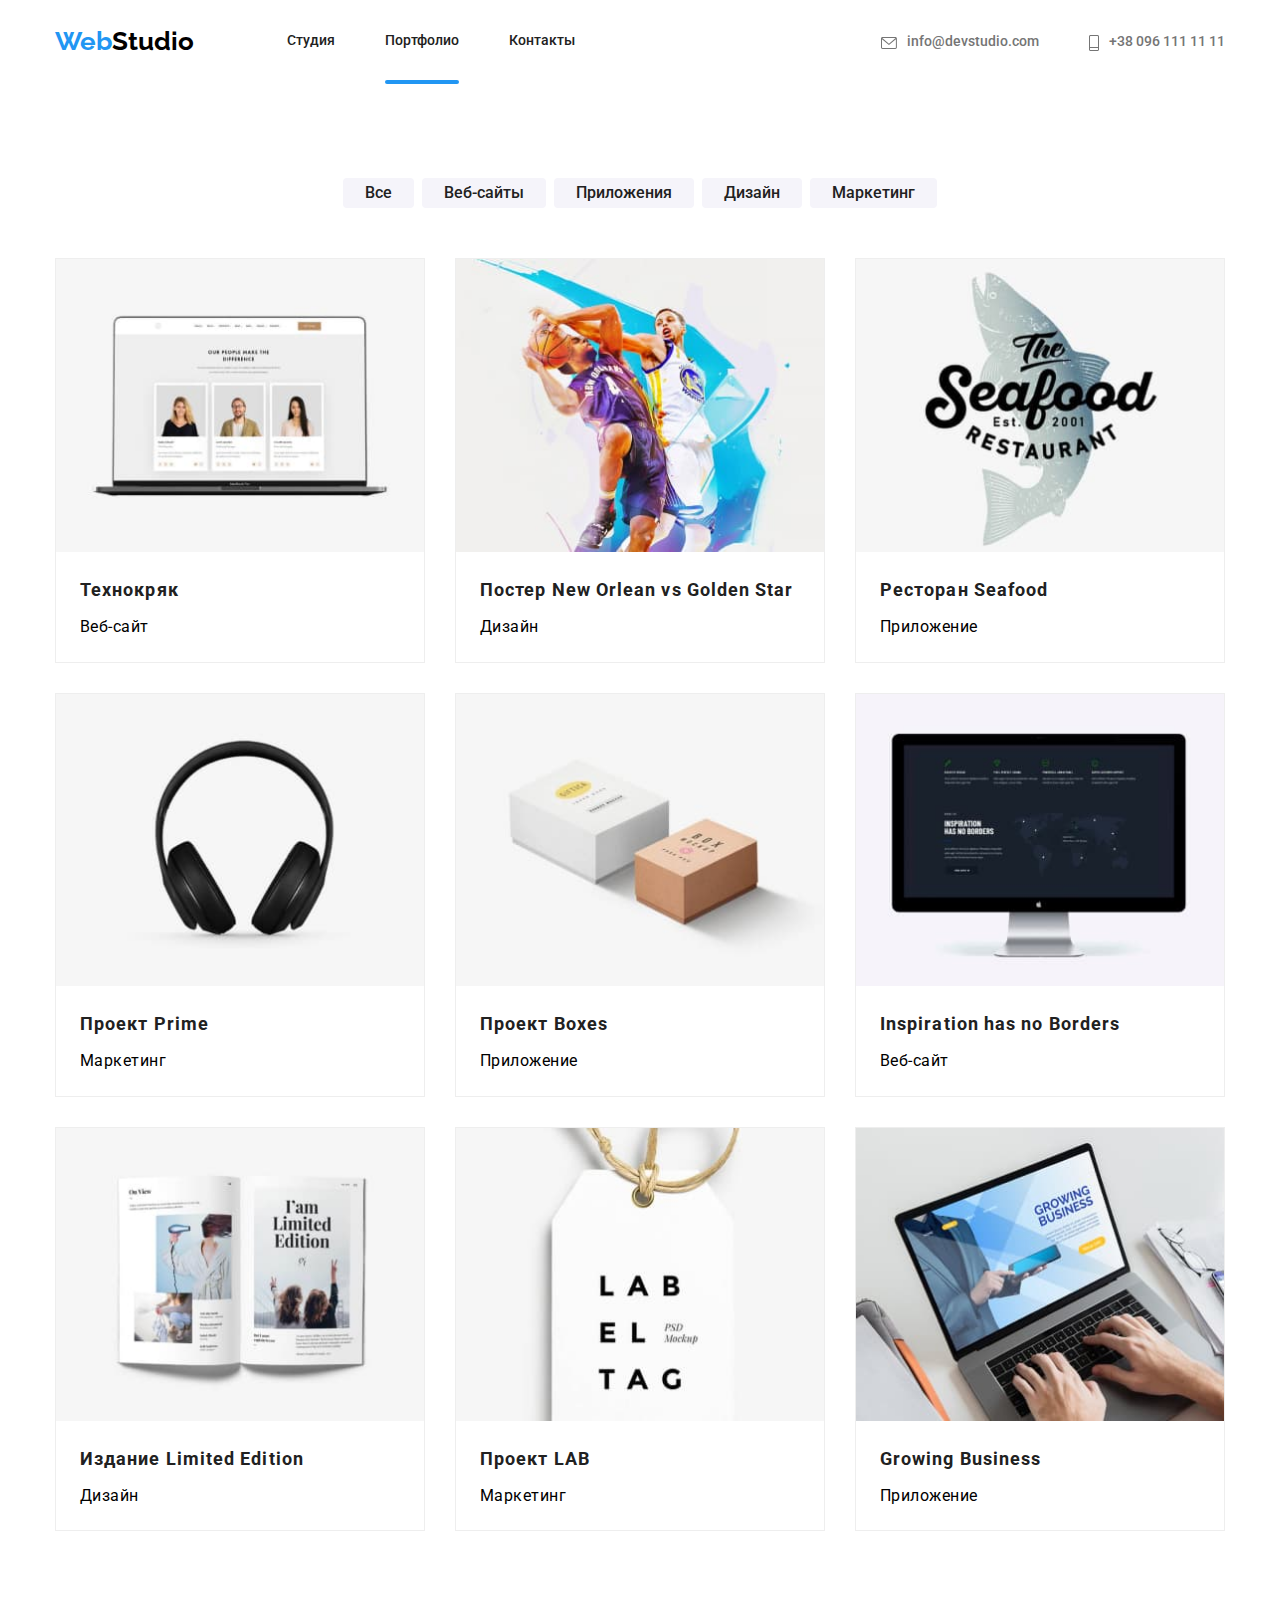
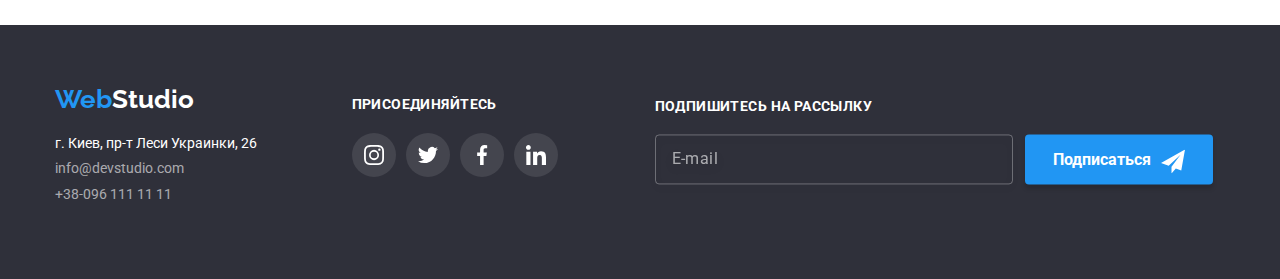
==== commit 5074c21d: "my six commit" ====
--- a/portfolio.html
+++ b/portfolio.html
@@ -14,170 +14,170 @@
         <div class="container">
             <nav class="header-nav">
             <a class="logo" href="./index.html"><span class="logo-blue">Web</span>Studio</a>
-            <ul class="nav-list">
-                <li><a class="nav-link" href="./index.html">Студия</a></li>
-                <li class="isActive"><a class="nav-link" href="./portfolio.html">Портфолио</a></li>
-                <li><a class="nav-link" href="">Контакты</a></li>
+            <ul class="header-nav__list">
+                <li><a class="header-nav__link" href="./index.html">Студия</a></li>
+                <li class="header-nav__isActive"><a class="header-nav__link" href="./portfolio.html">Портфолио</a></li>
+                <li><a class="header-nav__link" href="">Контакты</a></li>
             </ul>
             </nav>
             <ul class="contacts-list">
-                <li class="contacts-aktive"><a class="contacts" href="mailto:info@devstudio.com">
-                    <svg class="link-icon-mail" width="16" height="12">
+                <li class="contacts-list__item"><a class="contacts-list__link" href="mailto:info@devstudio.com">
+                    <svg class="contacts-list__mail" width="16" height="12">
                         <use href="./images/icons.svg#icon-mail"></use>
                     </svg>info@devstudio.com</a></li>
-                <li class="contacts-aktive"><a class="contacts" href="tel:+38 096 111 11 11">
-                    <svg class="link-icon-tel" width="10" height="16">
+                <li class="contacts-list__item"><a class="contacts-list__link" href="tel:+38 096 111 11 11">
+                    <svg class="contacts-list__tel" width="10" height="16">
                         <use href="./images/icons.svg#icon-smartphone"></use>
                     </svg>+38 096 111 11 11</a></li>
-            </ul>
-            
+            </ul> 
         </div>
     </header>
     <section>
-        <main class="main-portfolio">
+        <main class="portfolio">
         <div class="container">
-            <h2 class="portfolio">Наши проекты</h2>
-            <ul class="btn">
-                <li><button class="button">Все</button></li>
-                <li><button class="button">Веб-сайты</button></li>
-                <li><button class="button">Приложения</button></li>
-                <li><button class="button">Дизайн</button></li>
-                <li><button class="button">Маркетинг</button></li>
+            <h2 class="portfolio__title">Наши проекты</h2>
+            <ul class="portfolio__list">
+                <li class="portfolio__li"><button class="portfolio__button">Все</button></li>
+                <li class="portfolio__li"><button class="portfolio__button">Веб-сайты</button></li>
+                <li class="portfolio__li"><button class="portfolio__button">Приложения</button></li>
+                <li class="portfolio__li"><button class="portfolio__button">Дизайн</button></li>
+                <li class="portfolio__li"><button class="portfolio__button">Маркетинг</button></li>
             </ul>
+
             <ul class="working">
-                 <li class="work-card">
-                    <div class="work-thumb">
+                 <li class="working__card">
+                    <div class="working__thumb">
                         <img src="./images/technohryak.jpg" alt="Пример работы">
-                        <p class="text">
-                        Технокряк это современная площадка распространения
-                        коронавируса. Компании используют эту платформу для
-                        цифрового шпионажа и атак на защищённые сервера
-                        конкурентов.
-                        </p>
-                    </div>
-                    <div class="work-section">
-                        <h3 class="work-title">Технокряк</h3>
-                        <p class="work-description">Веб-сайт</p>
-                    </div>
-                </li>
-                <li class="work-card">
-                    <div class="work-thumb">
+                        <p class="working__text">
+                        Технокряк это современная площадка распространения
+                        коронавируса. Компании используют эту платформу для
+                        цифрового шпионажа и атак на защищённые сервера
+                        конкурентов.
+                        </p>
+                    </div>
+                    <div class="working__section">
+                        <h3 class="working__title">Технокряк</h3>
+                        <p class="working__description">Веб-сайт</p>
+                    </div>
+                </li>
+                <li class="working__card">
+                    <div class="working__thumb">
                         <img src="./images/poster.jpg" alt="Пример работы">
-                        <p class="text">
-                        Технокряк это современная площадка распространения
-                        коронавируса. Компании используют эту платформу для
-                        цифрового шпионажа и атак на защищённые сервера
-                        конкурентов.
-                        </p>
-                    </div>
-                    <div class="work-section">
-                        <h3 class="work-title">Постер New Orlean vs Golden Star</h3>
-                        <p class="work-description">Дизайн</p>
-                    </div>
-                </li>
-                <li class="work-card">
-                    <div class="work-thumb">
+                        <p class="working__text">
+                        Технокряк это современная площадка распространения
+                        коронавируса. Компании используют эту платформу для
+                        цифрового шпионажа и атак на защищённые сервера
+                        конкурентов.
+                        </p>
+                    </div>
+                    <div class="working__section">
+                        <h3 class="working__title">Постер New Orlean vs Golden Star</h3>
+                        <p class="working__description">Дизайн</p>
+                    </div>
+                </li>
+                <li class="working__card">
+                    <div class="working__thumb">
                         <img src="./images/restoran.jpg" alt="Пример работы">
-                        <p class="text">
-                        Технокряк это современная площадка распространения
-                        коронавируса. Компании используют эту платформу для
-                        цифрового шпионажа и атак на защищённые сервера
-                        конкурентов.
-                        </p>
-                    </div>
-                    <div class="work-section">
-                        <h3 class="work-title">Ресторан Seafood</h3>
-                        <p class="work-description">Приложение</p>
-                    </div>
-                </li>
-                <li class="work-card">
-                    <div class="work-thumb">
+                        <p class="working__text">
+                        Технокряк это современная площадка распространения
+                        коронавируса. Компании используют эту платформу для
+                        цифрового шпионажа и атак на защищённые сервера
+                        конкурентов.
+                        </p>
+                    </div>
+                    <div class="working__section">
+                        <h3 class="working__title">Ресторан Seafood</h3>
+                        <p class="working__description">Приложение</p>
+                    </div>
+                </li>
+                <li class="working__card">
+                    <div class="working__thumb">
                         <img src="./images/prime.jpg" alt="Пример работы">
-                        <p class="text">
-                        Технокряк это современная площадка распространения
-                        коронавируса. Компании используют эту платформу для
-                        цифрового шпионажа и атак на защищённые сервера
-                        конкурентов.
-                        </p>
-                    </div>
-                    <div class="work-section">
-                        <h3 class="work-title">Проект Prime</h3>
-                        <p class="work-description">Маркетинг</p>
-                    </div>
-                </li>
-                <li class="work-card">
-                    <div class="work-thumb">
+                        <p class="working__text">
+                        Технокряк это современная площадка распространения
+                        коронавируса. Компании используют эту платформу для
+                        цифрового шпионажа и атак на защищённые сервера
+                        конкурентов.
+                        </p>
+                    </div>
+                    <div class="working__section">
+                        <h3 class="working__title">Проект Prime</h3>
+                        <p class="working__description">Маркетинг</p>
+                    </div>
+                </li>
+                <li class="working__card">
+                    <div class="working__thumb">
                         <img src="./images/boxes.jpg" alt="Пример работы">
-                        <p class="text">
-                        Технокряк это современная площадка распространения
-                        коронавируса. Компании используют эту платформу для
-                        цифрового шпионажа и атак на защищённые сервера
-                        конкурентов.
-                        </p>
-                    </div>
-                    <div class="work-section">
-                        <h3 class="work-title">Проект Boxes</h3>
-                        <p class="work-description">Приложение</p>
-                    </div>
-                </li>
-                <li class="work-card">
-                    <div class="work-thumb">
+                        <p class="working__text">
+                        Технокряк это современная площадка распространения
+                        коронавируса. Компании используют эту платформу для
+                        цифрового шпионажа и атак на защищённые сервера
+                        конкурентов.
+                        </p>
+                    </div>
+                    <div class="working__section">
+                        <h3 class="working__title">Проект Boxes</h3>
+                        <p class="working__description">Приложение</p>
+                    </div>
+                </li>
+                <li class="working__card">
+                    <div class="working__thumb">
                         <img src="./images/web.jpg" alt="Пример работы">
-                        <p class="text">
-                        Технокряк это современная площадка распространения
-                        коронавируса. Компании используют эту платформу для
-                        цифрового шпионажа и атак на защищённые сервера
-                        конкурентов.
-                        </p>
-                    </div>
-                    <div class="work-section">
-                        <h3 class="work-title">Inspiration has no Borders</h3>
-                        <p class="work-description">Веб-сайт</p>
-                    </div>
-                </li>
-                <li class="work-card">
-                    <div class="work-thumb">
+                        <p class="working__text">
+                        Технокряк это современная площадка распространения
+                        коронавируса. Компании используют эту платформу для
+                        цифрового шпионажа и атак на защищённые сервера
+                        конкурентов.
+                        </p>
+                    </div>
+                    <div class="working__section">
+                        <h3 class="working__title">Inspiration has no Borders</h3>
+                        <p class="working__description">Веб-сайт</p>
+                    </div>
+                </li>
+                <li class="working__card">
+                    <div class="working__thumb">
                         <img src="./images/limited.jpg" alt="Пример работы">
-                        <p class="text">
-                        Технокряк это современная площадка распространения
-                        коронавируса. Компании используют эту платформу для
-                        цифрового шпионажа и атак на защищённые сервера
-                        конкурентов.
-                        </p>
-                    </div>
-                    <div class="work-section">
-                        <h3 class="work-title">Издание Limited Edition</h3>
-                        <p class="work-description">Дизайн</p>
-                    </div>
-                </li>
-                <li class="work-card">
-                    <div class="work-thumb">
+                        <p class="working__text">
+                        Технокряк это современная площадка распространения
+                        коронавируса. Компании используют эту платформу для
+                        цифрового шпионажа и атак на защищённые сервера
+                        конкурентов.
+                        </p>
+                    </div>
+                    <div class="working__section">
+                        <h3 class="working__title">Издание Limited Edition</h3>
+                        <p class="working__description">Дизайн</p>
+                    </div>
+                </li>
+                <li class="working__card">
+                    <div class="working__thumb">
                         <img src="./images/lab.jpg" alt="Пример работы">
-                        <p class="text">
-                        Технокряк это современная площадка распространения
-                        коронавируса. Компании используют эту платформу для
-                        цифрового шпионажа и атак на защищённые сервера
-                        конкурентов.
-                        </p>
-                    </div>
-                    <div class="work-section">
-                        <h3 class="work-title">Проект LAB</h3>
-                        <p class="work-description">Маркетинг</p>
-                    </div>
-                </li>
-                <li class="work-card">
-                    <div class="work-thumb">
+                        <p class="working__text">
+                        Технокряк это современная площадка распространения
+                        коронавируса. Компании используют эту платформу для
+                        цифрового шпионажа и атак на защищённые сервера
+                        конкурентов.
+                        </p>
+                    </div>
+                    <div class="working__section">
+                        <h3 class="working__title">Проект LAB</h3>
+                        <p class="working__description">Маркетинг</p>
+                    </div>
+                </li>
+                <li class="working__card">
+                    <div class="working__thumb">
                         <img src="./images/growing.jpg" alt="Пример работы">
-                        <p class="text">
-                        Технокряк это современная площадка распространения
-                        коронавируса. Компании используют эту платформу для
-                        цифрового шпионажа и атак на защищённые сервера
-                        конкурентов.
-                        </p>
-                    </div>
-                    <div class="work-section">
-                        <h3 class="work-title">Growing Business</h3>
-                        <p class="work-description">Приложение</p>
+                        <p class="working__text">
+                        Технокряк это современная площадка распространения
+                        коронавируса. Компании используют эту платформу для
+                        цифрового шпионажа и атак на защищённые сервера
+                        конкурентов.
+                        </p>
+                    </div>
+                    <div class="working__section">
+                        <h3 class="working__title">Growing Business</h3>
+                        <p class="working__description">Приложение</p>
                     </div>
                 </li>
             </ul>
@@ -195,33 +195,33 @@
                 <a class="footer-contacts" href="tel:+38 096 111 11 11">+38-096 111 11 11</a>
                 </address>
             </div>
-            <div class="social-icons-footer">
-                <h3 class="social-footer-item">присоединяйтесь</h3>
+            <div class="footer-socials">
+                <h3 class="footer-socials__title">присоединяйтесь</h3>
                 <ul class="socials">
-                    <li class="social-list">
-                      <a href="#" class="social-link" aria-label="на instagram">
-                        <svg class="icon-social">
+                    <li class="socials__item">
+                      <a href="#" class="socials__link" aria-label="на instagram">
+                        <svg class="socials__icon">
                           <use href="./images/icons.svg#icon-inst"></use>
                         </svg>
                       </a>
                     </li>
-                    <li class="social-list">
-                      <a href="#" class="social-link" aria-label="на twitter">
-                        <svg class="icon-social">
+                    <li class="socials__item">
+                      <a href="#" class="socials__link" aria-label="на twitter">
+                        <svg class="socials__icon">
                           <use href="./images/icons.svg#icon-tvit"></use>
                         </svg>
                       </a>
                     </li>
-                    <li class="social-list">
-                      <a href="#" class="social-link" aria-label="на facebook">
-                        <svg class="icon-social">
+                    <li class="socials__item">
+                      <a href="#" class="socials__link" aria-label="на facebook">
+                        <svg class="socials__icon">
                           <use href="./images/icons.svg#icon-face"></use>
                         </svg>
                       </a>
                     </li>
-                    <li class="social-list">
-                      <a href="#" class="social-link" aria-label="на linkedin">
-                        <svg class="icon-social">
+                    <li class="socials__item">
+                      <a href="#" class="socials__link" aria-label="на linkedin">
+                        <svg class="socials__icon">
                           <use href="./images/icons.svg#icon-linkd"></use>
                         </svg>
                       </a>
@@ -230,24 +230,24 @@
             </div>
 
             <div class="join">
-                <h3 class="join-item">Подпишитесь на рассылку</h3> 
-                <form class="join-form" autocomplete="off">
-                  <div class="join-group">
-                    <label for="join-email" class="label"></label>
-                    <div class="input-wrapper">
-                      <input class="join-input" type="email" name="email" id="join-email" placeholder="E-mail"/>
-                    </div>
+              <h3 class="join__item">Подпишитесь на рассылку</h3> 
+              <form class="join__form" autocomplete="off">
+                <div class="join__group">
+                  <label for="join-email" class="join__label"></label>
+                  <div class="join__input-wrapper">
+                    <input class="join__input" type="email" name="email" id="join-email" placeholder="E-mail"/>
                   </div>
-                  
-                  <button class="join-button" type="submit"><span class="join-button-title">Подписаться</span>
-                    <svg width="24" height="24" class="join-icon">
-                      <use href="images/icons.svg#icon-icon-send"></use>
-                    </svg>
-                  </button>
-                  
-                </form>
-              </div>
-              
+                </div>
+                
+                <button class="join__button" type="submit">
+                  <span class="join__button-title">Подписаться</span>
+                  <svg width="24" height="24" class="join__icon">
+                    <use href="images/icons.svg#icon-icon-send"></use>
+                  </svg>
+                </button>
+                
+              </form>
+            </div>
         </div>
     </footer>
 </body>
--- a/css/style.css
+++ b/css/style.css
@@ -8,6 +8,7 @@
     --back-gray: #2F303A;
     --back-white: #E5E5E5;
     --back-gray-light: #F5F4FA;
+    --transition-250: 250ms cubic-bezier(0.4, 0, 0.2, 1);
 }
 
 *{
@@ -51,10 +52,10 @@
 .header {
     position: sticky;
     top: -1px;
-    background: #ffffff;
+    background: var(--white-text);
     border-bottom: 1px;
     border-color: var(--blue-text);
-    /* z-index: 1; */
+    z-index: 1;
 }
 
 .header .container {
@@ -63,7 +64,7 @@
     align-items: center;
 }
 .header-nav,
-.nav-list,
+.header-nav__list,
 .contacts-list {
     display: flex;
 }
@@ -72,17 +73,17 @@
     align-items: center;
 }
 
-.nav-list {
+.header-nav__list {
     margin-left: 93px;   
 }
 
-.nav-list a,
+.header-nav__list a,
 .contacts-list a{
     display: block;
     padding: 32px 0;
 }
 
-.nav-list li:not(:last-child) {
+.header-nav__list li:not(:last-child) {
     margin-right: 50px;
 }
 
@@ -110,44 +111,44 @@
     color: var(--blue-text);
 } */
 
-.isActive .nav-link {
+.header-nav__isActive {
     color: var(--blue-text);
-    transition: 250ms cubic-bezier(0.4, 0, 0.2, 1);
-}
-
-.isActive::after {
+    transition: var(--transition-250);
+}
+
+.header-nav__isActive::after {
     display: block;
     content: "";
     height: 4px;
-    background: #2196F3;
+    background: var(--blue-text);
     border-radius: 2px;
-    transition: 250ms cubic-bezier(0.4, 0, 0.2, 1);
-}
-
-.nav-link {
+    transition: var(--transition-250)
+}
+
+.header-nav__link {
     font-style: normal;
     font-weight: 500;
     font-size: 14px;
     color: var(--graphite-text);
     padding: 32px 0;
-    transition: 250ms cubic-bezier(0.4, 0, 0.2, 1);
-}
-
-.nav-link:focus,
-.nav-link:hover {
+    transition: var(--transition-250)
+}
+
+.header-nav__link:focus,
+.header-nav__link:hover {
     font-style: normal;
     font-weight: 500;
     font-size: 14px;
     color: var(--blue-text);
-    transition: 250ms cubic-bezier(0.4, 0, 0.2, 1);
-}
-
-.contacts {
+    transition: var(--transition-250)
+}
+
+.contacts-list__link {
     font-style: normal;
     font-weight: 500;
     font-size: 14px;
     color: var(--grey-text);
-    transition: 250ms cubic-bezier(0.4, 0, 0.2, 1);
+    transition: var(--transition-250)
 }
 
 
@@ -155,26 +156,26 @@
     display: flex;
     margin-left: auto;
     margin-right: 0;
-    transition: 250ms cubic-bezier(0.4, 0, 0.2, 1);
+    transition: var(--transition-250)
 }
 
 .contacts-list li:last-child {
     margin-left: 50px;
 }
 
-.contacts-list .contacts .link-icon-mail, .link-icon-tel {
+.contacts-list .contacts-list__link .contacts-list__mail, .contacts-list__tel {
     fill: currentColor;
     vertical-align: middle;
     margin-right: 10px;
 }
 
-.contacts:focus,
-.contacts:hover {
+.contacts-list__link:focus,
+.contacts-list__link:hover {
     font-style: normal;
     font-weight: 500;
     font-size: 14px;
     color: var(--blue-text);
-    transition: 250ms cubic-bezier(0.4, 0, 0.2, 1);
+    transition: var(--transition-250)
 }
 
 
@@ -198,21 +199,21 @@
     font-size: 16px;
     color: var(--white-text);
     /* text-align: center; */
-    background: #2196F3;
+    background: var(--blue-text);
     border-radius: 4px;
     padding: 10px 32px;
     /* justify-content: center; */
     /* display: inline-block; */
     /* align-items: center; */
     border-width: 0;
-    transition: 250ms cubic-bezier(0.4, 0, 0.2, 1);
+    transition: var(--transition-250)
 }
 
 .order:focus,
 .order:hover {
     box-shadow: 0px 4px 4px rgba(0, 0, 0, 0.15);
     border-radius: 4px;
-    transition: 250ms cubic-bezier(0.4, 0, 0.2, 1);
+    transition: var(--transition-250);
     outline: none;
     border: none;
 }
@@ -239,7 +240,7 @@
 
 /*ADVANTAGES*/
 
-.advantage-box {
+.plus__box {
     display: flex;
     justify-content: center;
     align-items: center;
@@ -249,23 +250,23 @@
     margin-bottom: 30px;
 }
 
-.advantage-container {
-    /* padding-top: 30px; */
-}
-
-.advantages {
+/* .advantage-container {
+    padding-top: 30px;
+} */
+
+.plus {
     padding-top: 94px;
     padding-bottom: 94px;
 }
 
-.advantages-list {
-    display: flex;
-}
-
-.advantages-list li:not(:last-child) {
+.plus__list {
+    display: flex;
+}
+
+.plus__item:not(:last-child) {
     margin-right: 30px;
 }
-.advantages-title {
+.plus__title {
     text-transform: uppercase;
     font-style: normal;
     font-weight: bold;
@@ -276,7 +277,7 @@
     margin-bottom: 10px;
 }
 
-.description {
+.plus__description {
     font-family: Roboto;
     font-style: normal;
     font-weight: normal;
@@ -292,7 +293,7 @@
     padding-bottom: 94px;
 }
 
-.make-title {
+.make__title {
     font-family: Roboto;
     font-style: normal;
     font-weight: bold;
@@ -300,22 +301,22 @@
     text-align: center;
     line-height: 1.17;
     letter-spacing: 0.03em;
-    color: #212121;
+    color: var(--graphite-text);
     margin-bottom: 50px;
 }
 
-.make-list {
-    display: flex;
-}
-
-.make-list li:not(:last-child) {
+.make__list {
+    display: flex;
+}
+
+.make__list li:not(:last-child) {
     margin-right: 30px;
 }
 
-.make-thumb {
+.make__thumb {
     position: relative;
 }
-.make-tumb-title {
+.make__description {
     position: absolute;
     width: 100%;
     left: 0;
@@ -324,28 +325,28 @@
     padding: 27px 82px;
 }
 
-.make-tumb-title h3 {
-font-family: Roboto;
-font-style: normal;
-font-weight: bold;
-font-size: 14px;
-line-height: 1.14;
-text-align: center;
-letter-spacing: 0.03em;
-text-transform: uppercase;
-color: #FFFFFF;
+.make__description h3 {
+    font-family: Roboto;
+    font-style: normal;
+    font-weight: bold;
+    font-size: 14px;
+    line-height: 1.14;
+    text-align: center;
+    letter-spacing: 0.03em;
+    text-transform: uppercase;
+    color: var(--white-text);
 }
 
 /*TEAM*/
 
-.team-container {
-    background: #F5F4FA;
+.team {
+    background: var(--back-gray-light);
     padding-top: 94px;
     padding-bottom: 94px;
     
 }
 
-.team-title {
+.team__title {
     font-style: normal;
     font-weight: bold;
     font-size: 36px;
@@ -354,82 +355,32 @@
     text-align: center;
 }
 
-.team-box {
-    background: #FFFFFF;
+.team__item {
+    background: var(--white-text);
     box-shadow: 0px 1px 3px rgba(0, 0, 0, 0.12), 0px 1px 1px rgba(0, 0, 0, 0.14), 0px 2px 1px rgba(0, 0, 0, 0.2);
     border-radius: 0px 0px 4px 4px;
    
 }
 
-.team {
-    display: flex;
-    
-}
-
-.team .teamboxing:not(:last-child) {
+.team__list {
+    display: flex;
+    
+}
+
+.team__teamboxing:not(:last-child) {
     margin-right: 30px;
 }
 
-.teamboxing {
+.team__teamboxing {
     margin-bottom: 30px;
 }
 
-.socials {
-    display: flex;
-    align-items: center;
-    justify-content: center;  
-}
-
-.social-list {
-    margin-right: 10px;
-    
-}
-
-.social-list:last-child {
-    margin-right:  0px;
-}
-
-.social-link {
-    width: 44px;
-    height: 44px;
-    display: block;
-    background: #FFFFFF;
-    border-radius: 50%;
-    transition: 250ms cubic-bezier(0.4, 0, 0.2, 1); 
-    
-    
-}
-
-.social-link:focus .icon-social,
-.social-link:hover .icon-social {
-    background: #2196F3;
-    
-    fill: #FFFFFF;
-    
-}
-
-.icon-social {
-    width: 100%;
-    height: 100%;
-    fill: #afb1b8;
-    border-radius: 50%;
-    transition: 250ms cubic-bezier(0.4, 0, 0.2, 1); 
-}
-
-.social-icons-footer .social-link{
-    background: rgba(255, 255, 255, 0.1);
-}
-
-.social-icons-footer .icon-social {
-    fill: #fff;
-}
-
-.container-team-title {
+.team__container {
     padding-top: 30px;
     padding-bottom: 30px;
 }
 
-.name {
+.team__name {
     font-style: normal;
     font-weight: 500;
     font-size: 16px;
@@ -442,7 +393,7 @@
     margin-bottom: 10px;
 }
 
-.specialty {
+.team__specialty {
     font-style: normal;
     font-weight: normal;
     font-size: 16px;
@@ -453,13 +404,67 @@
     margin-bottom: 16px;
 }
 
+/*SOCIAL LIST*/
+
+.socials {
+    display: flex;
+    align-items: center;
+    justify-content: center;  
+}
+
+.socials__item {
+    margin-right: 10px;
+    
+}
+
+.socials__item:last-child {
+    margin-right:  0px;
+}
+
+.socials__link {
+    width: 44px;
+    height: 44px;
+    display: block;
+    background: var(--white-text);
+    border-radius: 50%;
+    transition: var(--transition-250);
+    
+    
+}
+
+.socials__link:focus .socials__icon,
+.socials__link:hover .socials__icon {
+    background: var(--blue-text);
+    
+    fill: var(--white-text);
+    
+}
+
+.socials__icon {
+    width: 100%;
+    height: 100%;
+    fill: #afb1b8;
+    border-radius: 50%;
+    transition: var(--transition-250); 
+}
+
+.footer-socials .socials__link{
+    background: rgba(255, 255, 255, 0.1);
+}
+
+.footer-socials .socials__icon {
+    fill: var(--white-text);
+}
+
+
+
 /*CLIENTS*/
 
 .clients {
     padding: 94px 0;
 }
 
-.client-title {
+.clients__title {
     margin-bottom: 50px;
     font-family: Roboto;
     font-style: normal;
@@ -468,10 +473,10 @@
     text-align: center;
     line-height: 1.17;
     letter-spacing: 0.03em;
-    color: #212121;
-}
-
-.client-link {
+    color: var(--graphite-text);
+}
+
+.clients__link {
     display: flex;
     justify-content: center;
     align-items: center;
@@ -480,49 +485,53 @@
     border: 1px solid #afb1b8;
     border-radius: 4px;
     color: #afb1b8;
-    transition: 250ms cubic-bezier(0.4, 0, 0.2, 1);   
-}
-
-.client-link:hover,
-.client-link:focus {
-    border-color: #2196f3;
-    color: #2196F3;
-    transition: 250ms cubic-bezier(0.4, 0, 0.2, 1);
-}
-
-.icon-customer {
+    transition: var(--transition-250);    
+}
+
+.clients__link:hover,
+.clients__link:focus {
+    border-color: var(--blue-text);
+    color: var(--blue-text);
+    transition: var(--transition-250); 
+}
+
+.clients__icon-customer {
     fill: currentColor;
 }
 
-.client-list {
+.clients__list {
     display: flex;
     flex-wrap: wrap;
 }
 
-.client-list .item {
+.clients__item {
     width: calc((100% - 30px * 5) / 6);
   }
-  .client-list .item:not(:last-child) {
+.clients__item:not(:last-child) {
     margin-right: 30px;
   }
 
 /*MAIN*/
 .portfolio {
+    padding: 94px 0;
+}
+
+.portfolio__title {
     display: none;
 }
 
-.container .btn {
+.portfolio__list {
     display: flex;
     width: 100%;
 }
 
-.btn {
+.portfolio__list {
     display: flex;
     margin-bottom: 50px;
     justify-content: center;    
 }
 
-.btn li:not(:last-child) {
+.portfolio__li:not(:last-child) {
     margin-right: 8px;   
 }
 
@@ -537,68 +546,69 @@
     padding: 6px 22px;   
 } */
 
-.button:focus,
-.button:hover {
+.portfolio__button:focus,
+.portfolio__button:hover {
     font-family: inherit;
     font-style: normal;
     font-weight: 500;
     font-size: 16px;
-    color: #FFFFFF;
-    background: #2196F3;
+    color: var(--white-text);
+    background: var(--blue-text);
     border-radius: 4px;
     box-shadow: 0px 3px 1px rgba(0, 0, 0, 0.1), 0px 1px 2px rgba(0, 0, 0, 0.08), 0px 2px 2px rgba(0, 0, 0, 0.12);
     border-radius: 4px;
-    transition: 250ms cubic-bezier(0.4, 0, 0.2, 1);
-}
-
-.button:active {
+    transition: var(--transition-250); 
+}
+
+.portfolio__button:active {
     font-family: inherit;
     font-style: normal;
     font-weight: 500;
     font-size: 16px;
-    color: #FFFFFF;
-    background: #2196F3;
+    color: var(--white-text);
+    background: var(--blue-text);
     box-shadow: 0px 3px 1px rgba(0, 0, 0, 0.1), 0px 1px 2px rgba(0, 0, 0, 0.08), 0px 2px 2px rgba(0, 0, 0, 0.12);
     border-radius: 4px;
 }
-.button {
+.portfolio__button {
     font-family: inherit;
     font-style: normal;
     font-weight: 500;
     font-size: 16px;
-    color: #212121;
-    background: #F5F4FA;
+    color: var(--graphite-text);
+    background: var(--back-gray-light);
     border-radius: 4px;
     padding: 6px 22px;
     outline: none;
     border: none;
-    transition: 250ms cubic-bezier(0.4, 0, 0.2, 1);
+    transition: var(--transition-250); 
   
 }
 
-.button,.button:active,.button:focus {
+.portfolio__button,
+.portfolio__button:active,
+.portfolio__button:focus {
     outline: none;
     border: none;
 }
 
-.button:focus {
-    color: #FFFFFF;
-}
-
-.button:focus {
-    background: #2196F3;
-}
+.portfolio__button:focus {
+    color: var(--white-text);
+}
+
+.portfolio__button:focus {
+    background: var(--blue-text);
+}
+
 
 /*WORKING*/
 
-.main-portfolio {
-    padding: 94px 0;
-}
-.work-title {
+
+.working__title {
     font-style: normal;
     font-weight: bold;
     font-size: 18px;
-    color: #212121;
+    color: var(--graphite-text);
     line-height: 2;
     letter-spacing: 0.06em;
     /* margin-top: 20px; */
@@ -608,11 +618,11 @@
     max-width: 370px;   
 }
 
-.work-description {
+.working__description {
     font-style: normal;
     font-weight: normal;
     font-size: 16px;
-    color: #757575;
+    color: var(--gray-text);
     line-height: 1.87;
     letter-spacing: 0.03em;
     text-align: left;
@@ -621,7 +631,7 @@
     max-width: 370px;   
 } 
 
-.work-section {
+.working__section {
     padding: 20px 24px;
 }
 .container .working {
@@ -629,18 +639,18 @@
     flex-wrap: wrap;
 }
 
-.work-card {
-    background: #FFFFFF;
+.working__card {
+    background: var(--white-text);
     border: 1px solid #EEEEEE;
     box-sizing: border-box;
     max-width: 370px; 
-    transition: 250ms cubic-bezier(0.4, 0, 0.2, 1);  
-}
-
-.work-card:focus, 
-.work-card:hover {
+    transition: var(--transition-250);   
+}
+
+.working__card:focus, 
+.working__card:hover {
     box-shadow: 0px 1px 1px rgba(0, 0, 0, 0.12), 0px 4px 4px rgba(0, 0, 0, 0.06), 1px 4px 6px rgba(0, 0, 0, 0.16);
-    transition: 250ms cubic-bezier(0.4, 0, 0.2, 1);
+    transition: var(--transition-250); 
 }
 
 .working {
@@ -648,20 +658,20 @@
     margin-top: -30px;
 }
 
-.working .work-card {
+.working__card {
     flex-basis: calc(100%/3-30px);
     margin-left: 30px;
     margin-top: 30px;
 }
 
-.work-thumb {
+.working__thumb {
     position: relative;
     overflow: hidden;
-    transition: 250ms cubic-bezier(0.4, 0, 0.2, 1); 
-    
-}
-
-.work-thumb::before {
+    transition: var(--transition-250);  
+    
+}
+
+.working__thumb::before {
     content: "";
     position: absolute;
     left: 0;
@@ -671,11 +681,11 @@
     background: rgba(33, 150, 243, 0.9);
     opacity: 0;
     transform: translateY(100%);
-    transition: 250ms cubic-bezier(0.4, 0, 0.2, 1); 
-}
-
-
-.text {
+    transition: var(--transition-250);  
+}
+
+
+.working__text {
     position: absolute;
     left: 0;
     top: 0;
@@ -683,7 +693,7 @@
     height: 100%;
     margin: 0;
     padding: 63px 24px;
-    color: #ffffff;
+    color: var(--white-text);
     font-weight: 400;
     font-size: 18px;
     line-height: 1.56;
@@ -693,17 +703,17 @@
       
 }
 
-.work-card:focus .work-thumb::before,
-.work-card:hover .work-thumb::before {
+.working__card:focus .working__thumb::before,
+.working__card:hover .working__thumb::before {
     opacity: 1;
-    transition: 250ms cubic-bezier(0.4, 0, 0.2, 1);
+    transition: var(--transition-250); 
     transform: translateY(0);
 }
 
-.work-card:focus .text,
-.work-card:hover .text {
+.working__card:focus .working__text,
+.working__card:hover .working__text {
     opacity: 1;
-    transition: 250ms cubic-bezier(0.4, 0, 0.2, 1);
+    transition: var(--transition-250); 
     transform: translateY(0);
 }
 
@@ -775,15 +785,14 @@
     padding-top: 9px;
 }
 
-.social-icons-footer {
+.footer-socials {
     vertical-align: top;
     display: inline-block;
     padding-top: 12px;
     
 }
 
-.social-footer-item {
-    
+.footer-socials__title {
     font-family: Roboto;
     font-style: normal;
     font-weight: bold;
@@ -791,7 +800,7 @@
     line-height: 1.14;
     letter-spacing: 0.03em;
     text-transform: uppercase;
-    color: #FFFFFF;
+    color: var(--white-text);
     margin-bottom: 20px;
 }
 
@@ -804,8 +813,8 @@
     width: 100%;
     height: 100%;
     background: rgba(0, 0, 0, 0.2);
-    transition: 250ms cubic-bezier(0.4, 0, 0.2, 1); 
-    /* z-index: 2; */
+    transition: var(--transition-250);  
+    z-index: 2;
     
 }
 
@@ -818,7 +827,7 @@
 
 .modal-sign.is-hidden .modal {
     transform: translate(-300%, -50%);
-    transition: 250ms cubic-bezier(0.4, 0, 0.2, 1); 
+    transition: var(--transition-250);  
 }
 
 
@@ -829,16 +838,16 @@
     transform: translate(-50%, -50%);
     max-width: 528px;
     width: 100%;
-    background-color: #FFFFFF;
+    background-color: var(--white-text);
     padding: 40px;
     max-height: 100vh;
     overflow-y: auto;
     box-shadow: 0px 1px 3px rgba(0, 0, 0, 0.12), 0px 1px 1px rgba(0, 0, 0, 0.14), 0px 2px 1px rgba(0, 0, 0, 0.2);
     border-radius: 4px;
-    transition: 250ms cubic-bezier(0.4, 0, 0.2, 1);  
-}
-
-.modal-btn {
+    transition: var(--transition-250);   
+}
+
+.modal__btn {
     position: absolute;
     top: 8px;
     right: 8px;
@@ -848,13 +857,13 @@
     width: 30px;
     height: 30px;
     margin-left: auto;
-    background: #FFFFFF;
+    background: var(--white-text);
     border: 1px solid rgba(0, 0, 0, 0.1);
     box-sizing: border-box;
     border-radius: 100%;
 }
 
-.icon-close {
+.modal__icon-close {
     fill: black;
     margin: 0;
     padding: 0;
@@ -864,17 +873,17 @@
     
 }
 
-.icon-close:hover,
-.icon-close:focus {
-    fill: #2196F3;
-    
-}
-
-.signup-form {
+.modal__icon-close:hover,
+.modal__icon-close:focus {
+    fill: var(--blue-text);
+    
+}
+
+.modal__form {
     max-width: 448px;
 }
 
-.signup-form .input {
+.modal__input {
     width: 100%;
     border: 1px solid rgba(33, 33, 33, 0.2);
     box-sizing: border-box;
@@ -883,31 +892,29 @@
     font-size: 12px;
     line-height: 1.167;
     letter-spacing: 0.01em;
-    color: #757575;
+    color: var(--gray-text);
     padding: 12px 42px;
     
 
 }
   
-
-
-.signup-form .group {
+.modal__group {
     display: flex;
     flex-direction: column;
     margin-bottom: 10px;
 }
 
-.signup-form .label {
+.modal__label {
     display: flex;
     flex-direction: column;
     margin-bottom: 4px;
     font-size: 12px;
     line-height: 1.167;
     letter-spacing: 0.01em;
-    color: #757575;
+    color: var(--gray-text);
   }
 
-.title-form {
+.modal__form-title {
     display: flex;
     font-family: Roboto;
     font-style: normal;
@@ -916,15 +923,15 @@
     line-height: 1.15;
     text-align: center;
     letter-spacing: 0.03em;
-    color: #212121;
+    color: var(--graphite-text);
     margin-bottom: 12px;
 }
 
-.signup-form .input-wrapper {
+.modal__input-wrapper {
     position: relative;
 }
 
-.signup-form .icon {
+.modal__icon {
     position: absolute;
     top: 50%;
     left: 12px;
@@ -932,23 +939,23 @@
     cursor: pointer;
 }
 
-.signup-form .icon:focus,
-.signup-form .icon:hover {
-    fill: #2196F3;
-}
-
-.input:focus {
+.modal__icon:focus,
+.modal__icon:hover {
+    fill: var(--blue-text);
+}
+
+.modal__input:focus {
     outline: none;
-    border: 1px solid #2196f3;
-}
-
-.input:focus ~ .icon {
-    fill:#2196F3;
-    
-}
-
-
-.signup-form .feedback {
+    border: 1px solid var(--blue-text);
+}
+
+.modal__input:focus ~ .modal__icon {
+    fill:var(--blue-text);
+    
+}
+
+
+.modal__feedback {
     width: 100%;
     border: 1px solid rgba(33, 33, 33, 0.2);
     box-sizing: border-box;
@@ -957,157 +964,48 @@
     font-size: 12px;
     line-height: 1.167;
     letter-spacing: 0.01em;
-    color: #757575;
+    color: var(--gray-text);
     /* padding-top: 40px; */
 }
 
 
-.signup-form .feedback:focus {
+.modal__feedback:focus {
     outline: none;
-    border: 1px solid #2196f3;
-    
-}
-
-.checkbox-input {
+    border: 1px solid var(--blue-text);
+    
+}
+
+.modal__checkbox-input {
     -webkit-appearance: none;
     position: absolute;
   }
   
   
-.checkbox-span {
+.modal__checkbox-span {
     display: inline-block;
     width: 16px;
     height: 15px;
     margin-right: 7px;
-    border: 2px solid #212121;
+    border: 2px solid var(--graphite-text);
     border-radius: 2px;
     cursor: pointer;
     align-items: center;
 }
 
-.checkbox-input:checked + .checkbox-span {
+.modal__checkbox-input:checked + .modal__checkbox-span {
     border-color: transparent;
-    background-color: #2196f3;
+    background-color: var(--blue-text);
     background-image: url(../images/check-on.svg);
     background-size: contain;
     background-origin: border-box;
 }
 
-.checkbox-label {
+.modal__checkbox-label {
       display: flex;
-      align-items: center;
-      
-}
-
-/* .check-input {
-    -webkit-appearance: none;
-    position: absolute;
-  }
-  
-  .check {
-    display: flex;
-    align-items: center;
-  }
-  
-  
-  
-  .check:checked + .check-icon {
-    border-color: transparent;
-    background-color: #2196f3;
-    background-image: url(./images/check-on.svg);
-    background-size: contain;
-    background-origin: border-box;
-  } */
-/* .checkbox-input {
-    -webkit-appearance: none;
-    position: absolute;
-}
-
-.check {
-    display: flex;
-    align-items: center;
-    
-}
-
-.checkbox-icon {
-    display: inline-block;
-    width: 16px;
-    height: 15px;
-    border: 2px solid #212121;
-    border-radius: 4px;
-    cursor: pointer;
-}
-
-.checkbox-input:checked + .checkbox-icon {
-    border-color: transparent;
-    background-color: #2196F3;
-    background-image: url(/images/check-on.svg);
-    background-size: contain;
-    background-origin: border-box;
-} */
-
-/* .icon-check {
-    border: 2px solid #212121;
-    border-radius: 2px;
-    cursor: pointer;
-    
-    
-}
-
-.icon-check:checked  {
-    border: none;
-    
-}
-/* input[type="checkbox"] + label {
-    
-    border: none;
-    display: block;
-} */
-
-/* .checkbox-input {
-    position: absolute;
-    -webkit-appearance: none; 
-    
-} */ 
-
-/* .check-input {
-    position: absolute;
-    -webkit-appearance: none;
-    
-} */
-
-/* .check-box {
-    position: absolute;
-    
-    margin-top: 3px;
-    width: 16px;
-    height: 15px;
-    background-image: url(/images/check-off.svg);
-    cursor: pointer;
-} */
-
-/* .icon-check {
-    cursor: pointer;
-}
-
-.check-input:checked + .check-icon {
-    background-color: green;
-}
-.agreement{
-    margin-left: 23px;
-} */
-
-/* .check-input:checked + .check-box {
-    background-image: url(/images/check-on.svg);
-} */
-
-/* .check {
-    padding-left: 24px;
-} */
-
-
-
-.submit {
+      align-items: center;      
+}
+
+.modal__submit {
     display: flex;	
     position: relative;
     left: 50%;
@@ -1116,7 +1014,7 @@
     font-weight: bold;
     font-size: 16px;
     color: var(--white-text);
-    background: #2196F3;
+    background: var(--blue-text);
     border-radius: 4px;
     padding: 10px 55px;
     border-width: 0;
@@ -1124,17 +1022,16 @@
     cursor: pointer;
 }
 
-.input-wrapper .agreement {
+.modal__agreement {
     font-style: normal;
     font-weight: normal;
     font-size: 14px;
     line-height: 24px;
     letter-spacing: 0.03em;
-    color: #757575;
- 
-}
-
-.agreement-link {
+    color: var(--gray-text);
+}
+
+.modal__agreement-link {
     font-family: Roboto;
     font-style: normal;
     font-weight: normal;
@@ -1142,10 +1039,10 @@
     line-height: 1.714;
     letter-spacing: 0.03em;
     text-decoration-line: underline;
-    color: #2196F3;
-}
-
-.feedback {
+    color: var(--blue-text);
+}
+
+.modal__feedback {
     display: flex;
     height: 120px;
     padding: 12px 16px;
@@ -1164,6 +1061,7 @@
     color: rgba(117, 117, 117, 0.5);
 }
 
+/*JOIN*/
 
 .join {
     display: inline-block;
@@ -1172,33 +1070,33 @@
     
 }
 
-.join-item {
+.join__item {
     font-size: 14px;
     line-height: 1.142;
     letter-spacing: 0.03em;
     text-transform: uppercase;
-    color: #FFFFFF;
+    color: var(--white-text);
     margin-bottom: 20px;
 }
 
-.join-form {
-    display: flex;
-    
-    
-}
-
-.join-input {
+.join__form {
+    display: flex;
+    
+    
+}
+
+.join__input {
     width: 100%;
     background-color: transparent;
     max-width: 295px;
     padding: 15px 16px;
     border: none;
     outline: none;
-    color: #FFFFFF;
-}
-
-
-.join-input::placeholder {
+    color: var(--white-text);
+}
+
+
+.join__input::placeholder {
     font-family: Roboto;
     font-style: normal;
     font-weight: normal;
@@ -1207,12 +1105,12 @@
     display: flex;
     align-items: center;
     letter-spacing: 0.03em;
-    color: rgba(255, 255, 255, 0.6);
-}
-
-
-
-.input-wrapper .join-input {
+    color: var(--grey-text-op60);
+}
+
+
+
+.join__input-wrapper {
     width: 358px;
     border: 1px solid rgba(255, 255, 255, 0.3);
     box-sizing: border-box;
@@ -1225,13 +1123,13 @@
     line-height: 1.25;
     align-items: center;
     letter-spacing: 0.03em;
-    color: #fff
-}
-
-
-
-
-.join-button {	
+    color: var(--white-text)
+}
+
+
+
+
+.join__button {	
     display: flex;
     position: relative;
     margin-left: 12px;
@@ -1241,18 +1139,18 @@
     font-size: 16px;
     color: var(--white-text);
     border-width: 0;
-    background: #2196F3;
+    background: var(--blue-text);
     box-shadow: 0px 4px 4px rgba(0, 0, 0, 0.15);
     border-radius: 4px;
     cursor: pointer;
 }
 
-.join-button-title {
+.join__button-title {
     margin-right: 10px;
     margin-top: 7px;
 }
 
-.join-icon {
+.join__icon {
     padding: 0;
     margin-top: 5px;
 }